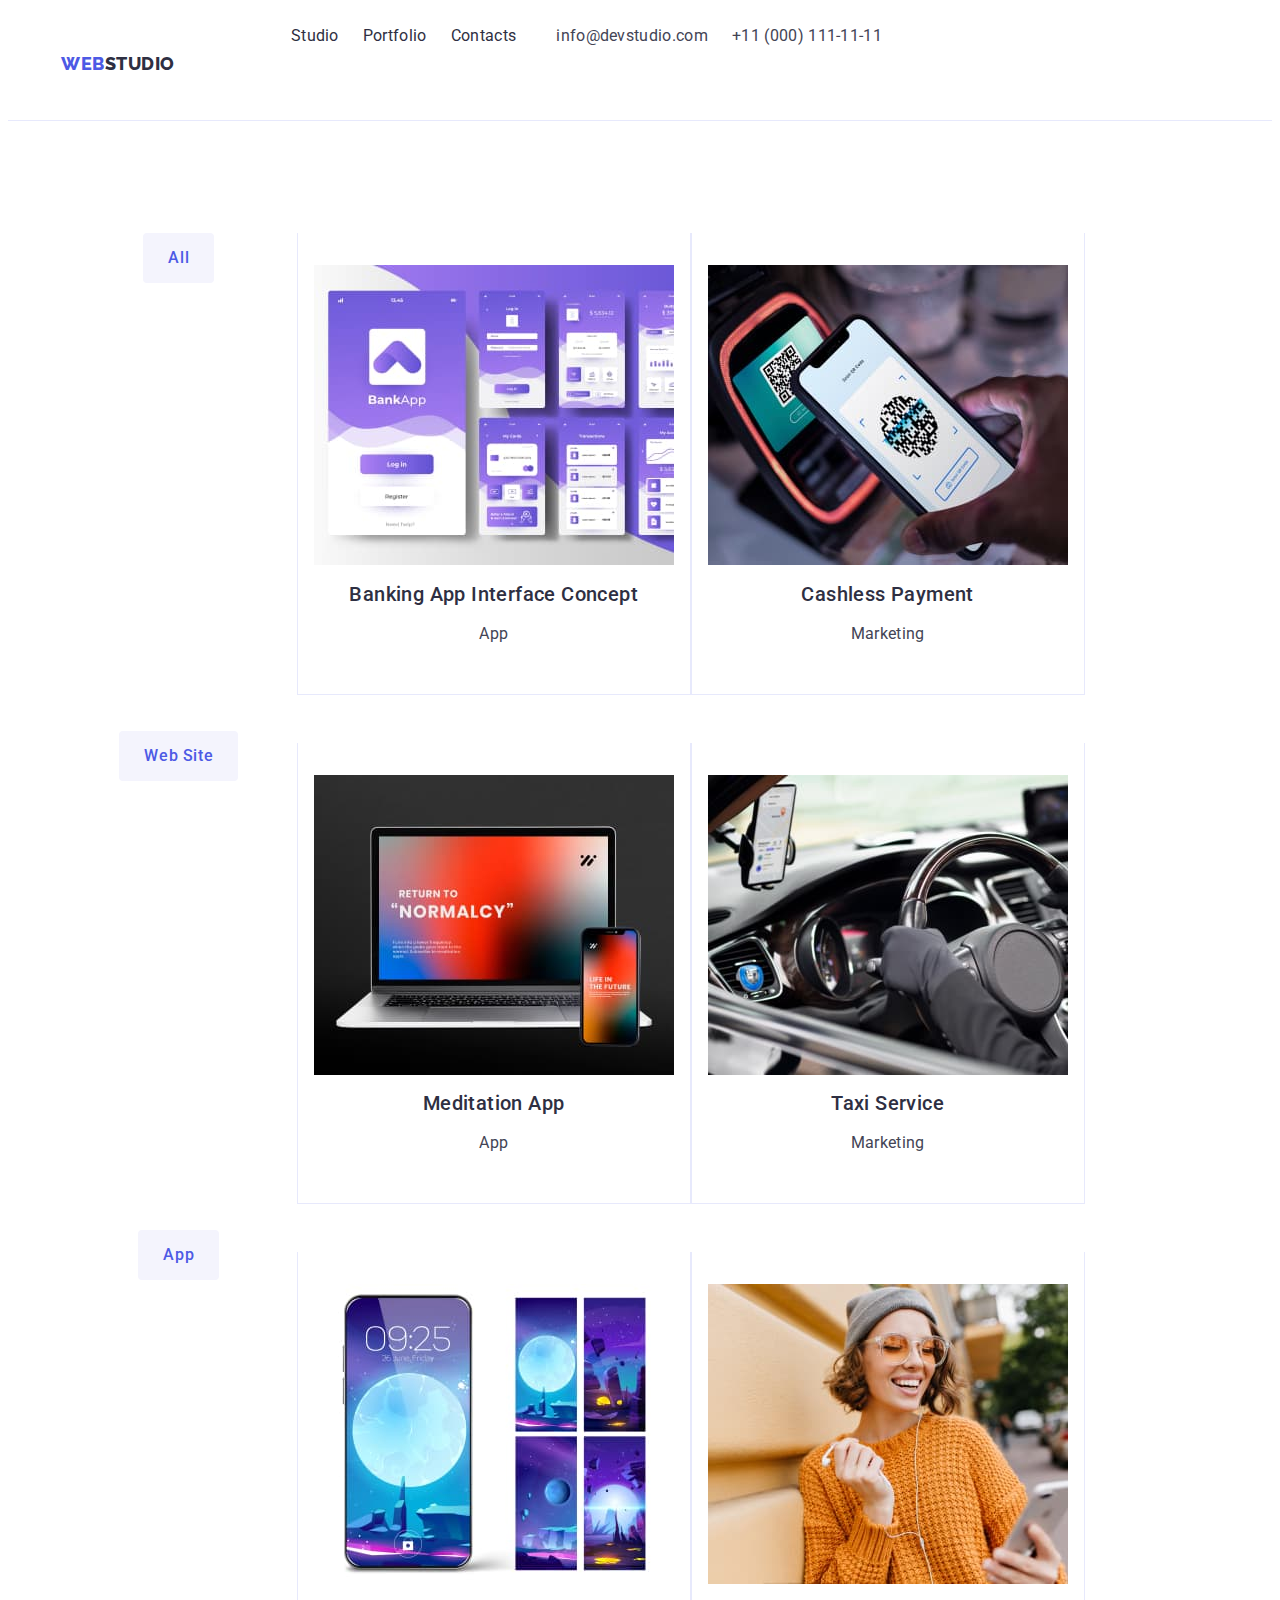
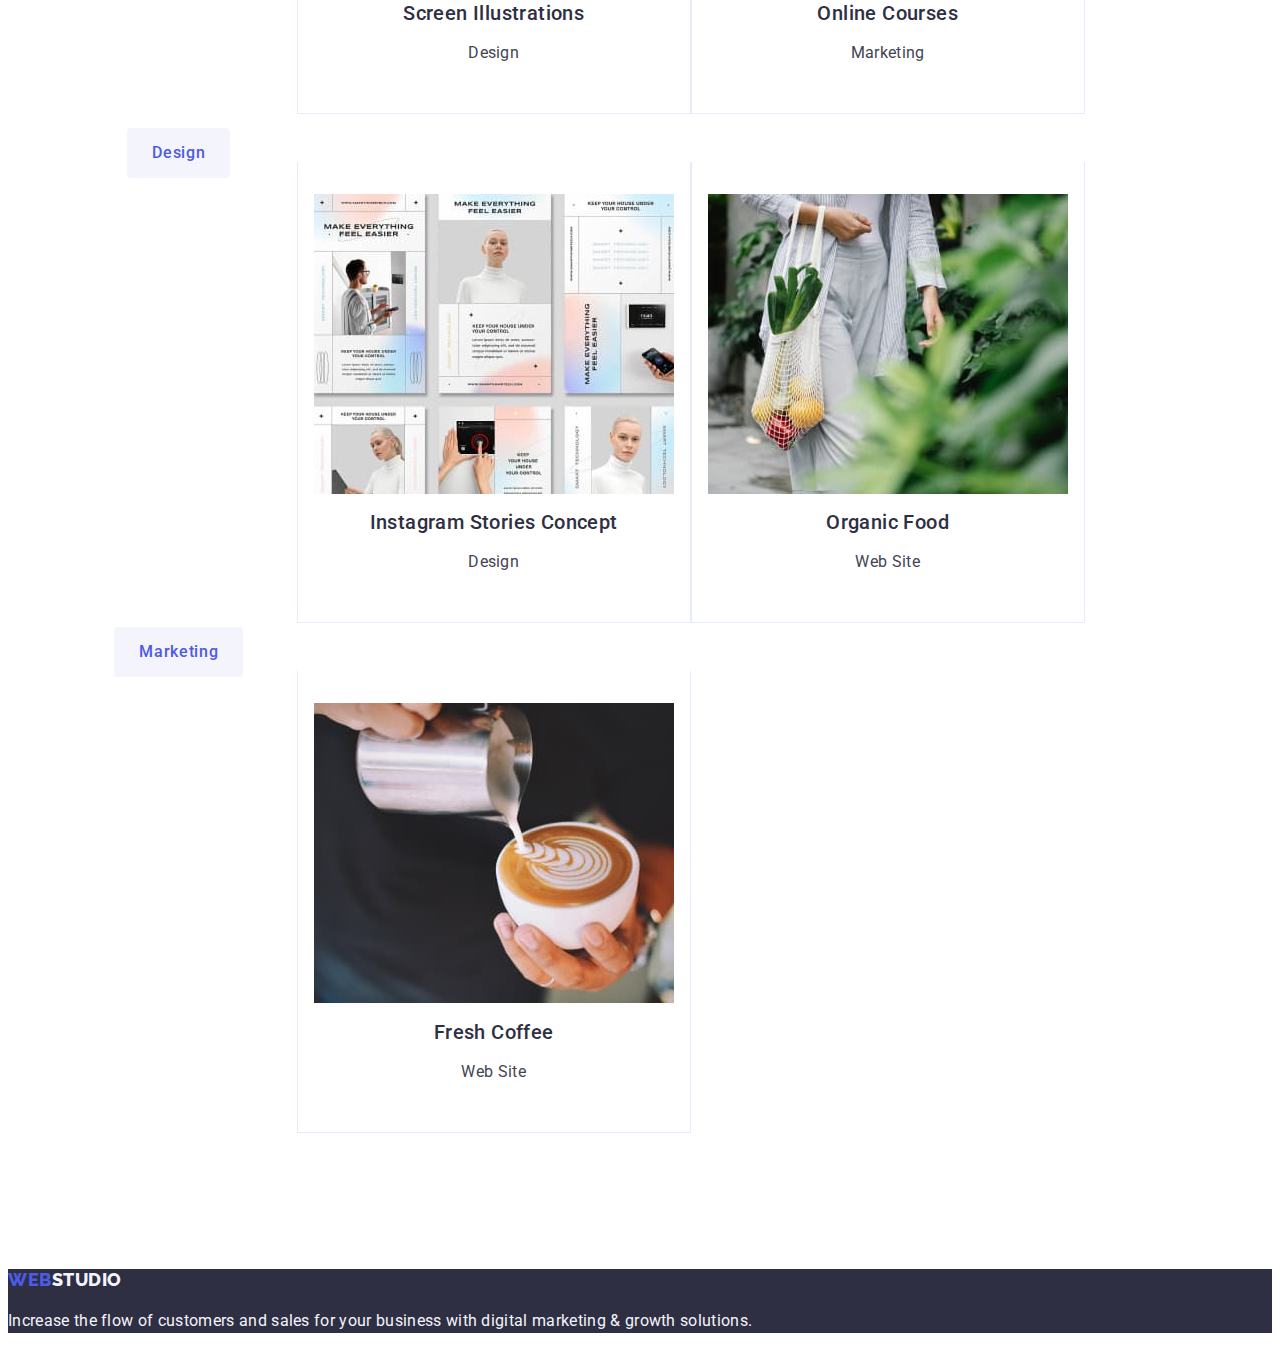
==== portfolio.html @ 64ffd84a "hw-3" ====
<!DOCTYPE html>
<html lang="en">
  <head>
    <meta charset="UTF-8" />
    <meta http-equiv="X-UA-Compatible" content="IE=edge" />
    <meta name="viewport" content="width=device-width, initial-scale=1.0" />
    <title>Document</title>
    <link rel="preconnect" href="https://fonts.googleapis.com" />
    <link rel="preconnect" href="https://fonts.gstatic.com" crossorigin />
    <link
      href="https://fonts.googleapis.com/css2?family=Raleway:wght@800&family=Roboto:wght@400;500;700;900&display=swap"
      rel="stylesheet"
    />
    <link rel="stylesheet" href="./modern-normalize.min.css"/>
    <link rel="stylesheet" href="./css/styles.css" />
  </head>
  <body class="body">
    <!--header-->
    <section class="header-section">
    <header class="port-header">
      <div class="container">
      <nav class="nav">
        <a class="logotype link" href="./index.html"
          >Web<span class="studio">Studio</span></a
        >
        <ul class="menu-list list">
          <li class="meny-title">
            <a class="link-one link  " href="./index.html">Studio</a>
          </li>
          <li class="meny-title">
            <a class="link-one link  " href="./portfolio.html">Portfolio</a>
          </li>
          <li class="meny-title">
            <a class=" link-one link " href="">Contacts</a>
          </li>
        </ul>
      </nav>
      <address class="address">
        <ul class="menu-list list">
          <li class="meny-title link">
            <a class="contact link" href="mailto:info@devstudio.com"
              >info@devstudio.com</a
            >
          </li>
          <li class="meny-title link">
            <a class="contact" href="tel:+110001111111">+11 (000) 111-11-11</a>
          </li>
        </ul>
      </address>
</div>
    </header>
</section>

    <!--Main-->
    <main class="main">
      <section class="section">
        <div class="container">
        <h1 class="ttt" hidden>title</h1>
        <ul class="menu-list list">
          <li class="meny-title">
            <button class="btn" type="button">All</button>
          </li>
          <li class="meny-title">
            <button class="btn" type="button">Web Site</button>
          </li>
          <li class="meny-title">
            <button class="btn" type="button">App</button>
          </li>
          <li class="meny-title">
            <button class="btn" type="button">Design</button>
          </li>
          <li class="meny-title">
            <button class="btn" type="button">Marketing</button>
          </li>
        </ul>

        <ul class="list">
          <li class="list-main">
            <div class="cont">
            <a class="link"
              ><img src="./images/row1/img1.jpg" alt="banking app" />
              
              <h2 class="title-main">Banking App Interface Concept</h2>
          
             <p class="desc">App</p></div></a
            >
            
          </li>

          <li class="list-main">
         <div class="cont">
            <a class="link"
              ><img src="./images/row1/img2.jpg" alt="Cashless Payment" />

              <h2 class="title-main">Cashless Payment</h2>
              <p class="desc">Marketing</p></div></a
            >
  
          </li>

          <li class="list-main">
         <div class="cont">
            <a class="link"
              ><img src="./images/row1/img3.jpg" alt="Meditation App" />
 
              <h2 class="title-main">Meditation App</h2>
              <p class="desc">App</p> </div></a
            >

          </li>

          <li class="list-main">
          <div class="cont">
            <a class="link"
              ><img src="./images/row2/img1.jpg" alt="Taxi Service" />
  
              <h2 class="title-main">Taxi Service</h2>
              <p class="desc">Marketing</p></div></a
            >

          </li>

          <li class="list-main">
         <div class="cont">
            <a class="link"
              ><img src="./images/row2/img2.jpg" alt="Screen Illustrations" />
                 
              <h2 class="title-main">Screen Illustrations</h2>
              <p class="desc">Design</p> </div></a
            >
           
          </li>

          <li class="list-main">
           <div class="cont">
            <a class="link"
              ><img src="./images/row2/img3.jpg" alt="Online Courses" />
               
              <h2 class="title-main">Online Courses</h2>
              <p class="desc">Marketing</p></div> </a
            >
           
          </li>

          <li class="list-main">
            <div class="cont">
            <a class="link"
              ><img
                src="./images/row3/img1.jpg"
                alt="Instagram Stories Concept"
              />
              
              <h2 class="title-main">Instagram Stories Concept</h2>
              <p class="desc">Design</p></div></a
            >
            
          </li>

          <li class="list-main">
           <div class="cont">
            <a class="link"
              ><img src="./images/row3/img2.jpg" alt="Organic Food" />
               
              <h2 class="title-main">Organic Food</h2>
              <p class="desc">Web Site</p></div></a
            >
            
          </li>

          <li class="list-main">
           <div class="cont">
            <a class="link"
              ><img src="./images/row3/img3.jpg" alt="Fresh Coffee" />
               
              <h2 class="title-main">Fresh Coffee</h2>
              <p class="desc">Web Site</p></div></a
            >
            
          </li>
        </ul>
</div>
      </section>
    </main>

    <!--futer section-->
    <footer class="footer">
      <a class="logo-futer link" href="./index.html"
        >Web<span class="stud-fut">Studio</span></a
      >
      <p class="desc-fut">
        Increase the flow of customers and sales for your business with digital
        marketing & growth solutions.
      </p>
    </footer>
  </body>
</html>
---- css/styles.css ----
:root {
  --color-iris: #4d5ae5;
  --color-ocean: #404bbf;
  --color-navy-blue: #2e2f42;
  --color-green: #31d0aa;
  --color-slate: #434455;
  --color-light-slate: #8e8f99;
  --color-cornflower: #e7e9fc;
  --color-cloud: #f4f4fd;
  --color-navy-blue-modal: #2e2f42;
  --color-grey: #2e2f42;
  --color-white: #ffffff;
  --color-dairy: #fcfcfc;
}

body {
  background-color: var(--color-white);
  color: var(--color-slate);
  font-size: 16px;
  font-family: "Roboto", sans-serif;
  font-weight: 400;
  font-style: normal;
  line-height: 1.5;
  letter-spacing: 0.02em;
}
.link {
  text-decoration: none;
}

.list {
  list-style: none;
}
img{
  display: block;
}


/**
  |============================
  | Header section
  |============================
*/
.header{
  border-bottom: 1px solid #e7e9fc;
}
.container{
  display: flex;
width: 1158px;
padding: 0 15px;
margin: 0 auto;
}
.header-nav{
display: flex;
align-items: center;
}

.logotype {
  font-family: "Raleway", sans-serif;
  font-weight: 800;
  font-size: 18px;
  letter-spacing: 0.03em;
  line-height: 1.17;
  text-transform: uppercase;
  color: var(--color-iris);
  margin-right: 76px;
}
.studio {
  color: var(--color-grey);
}
.menu-list {
  display: flex;
  gap: 40px; 
 }  
  
.list-adres{
  display: flex;
  gap: 40px;
}



.link-one {
  padding: 24px 0;
}

.link-one {
  color: var(--color-grey);
}
.link-one:hover,
.link-one:focus {
  color: var(--color-ocean);
}

.contact {
  color: var(--color-slate);
  text-decoration: none;
  display: flex;
  gap: 40px;
}
.contact:hover,
.contact:focus {
  color: var(--color-ocean);
}
/**
  |============================
  | sektion1
  |============================
*/
.section-one {
  background-color: var(--color-navy-blue);
  padding: 188px 0;
}
.mein-title {
  text-align: center;
  font-size: 56px;
  font-weight: 700;
  font-style: normal;
  line-height: 1.07;
  letter-spacing: 0.02em;
  color: var(--color-white);
  max-width: 496px;
}

.section-one-btn {
  background-color: var(--color-iris);
  font-size: 16px;
  font-family: "Roboto", sans-serif;
  font-weight: 500;
  font-style: normal;
  line-height: 1.5;
  letter-spacing: 0.04em;
  color: var(--color-white);
  display: block;
  min-width: 169px;
  height: 56px;
  border: none;
  border-radius: 4px;
  cursor: pointer;
}
.section-one-btn:hover {
  background-color: var(--color-ocean);
}
.section-one-btn:focus {
  background-color: var(--color-ocean);
}
.section-one-btn {
  cursor: pointer;
}

/**
  |============================
  | section-two
  |============================
*/
.section-two {
  background-color: var(--color-grey);
  padding: 120px 0;
}
.meny-list{
  display: flex;
  gap: 24px;
}

.meny-title{
  width: calc((100%-72px)/4);

}
.desc {
  color: var(--color-slate);
}
.title {
  font-size: 20px;
  font-weight: 500;
  line-height: 1.2;
  letter-spacing: 0.02em;
  color: var(--color-navy-blue-modal);
  margin-bottom: 8px;
  text-align: center;
}

/**
  |============================
  | section-3
  |============================
*/
.section-three{
  padding-bottom: 120px; 

}

.title-thre {
  font-size: 36px;
  line-height: 1.11;
  text-align: center;
  letter-spacing: 0.02em;
  text-transform: capitalize;
  color: var(--color-navy-blue-modal);
  margin-bottom: 72px;
}
.menu-list{
   display: flex;
   gap: 24px; 
 } 
.meny-title{
  width: calc((100%-48)/3);
}
 
  


/**
  |============================
  | section-4
  |============================
*/

.section-four {
  background-color: var(--color-cloud);
  padding: 120px 0;
}
.title-four-one {
  font-size: 36px;
  line-height: 1.11;
  text-align: center;
  font-weight: 500;
  letter-spacing: 0.02em;
  text-transform: capitalize;
  color: var(--color-navy-blue-modal);
  margin-bottom: 72px;
}
.meny-list {
  background-color: var(--color-white);
 }
.meny-title {
  background-color: var(--color-white);
  border-radius: 0px 0px 4px 4px;
}

.title-four {
  font-weight: 500;
  font-size: 20px;
  line-height: 1.2;
  letter-spacing: 0.02em;
  color: var(--color-navy-blue-modal);

  text-align: center;
  margin-bottom: 8px;

}

.tit{
  padding: 32px 16px;
}
.desc {
  font-size: 16px;
  color: var(--color-slate);
  text-align: center;
}
/**
  |============================
  | futer section
  |============================
*/
.futer {
  background-color: var(--color-navy-blue);
  color: var(--color-cloud);
  padding: 100px 0;
}

.futer-logo {
  font-family: "Raleway", sans-serif;
  font-weight: 800;
  font-size: 18px;
  letter-spacing: 0.03em;
  line-height: 1.17;
  text-transform: uppercase;
  background-color: var(--color-navy-blue);
  color: var(--color-iris);
display: inline-block;
  margin-bottom: 16px;
}

  .stu-dio {
  color: var(--color-cloud);
}
.desc-fute {
  color: var(--color-cloud);
  }



/**
  |============================
  | portfolio header
  |============================
*/
.container{
  width: 1158px;
  margin: 0 auto;
  padding: 0 15px;
}
.port-header{
  border-bottom: 1px solid #e7e9fc;
}
.logotype {
  font-weight: 800;
  color: var(--color-iris);
}
.nav{
display: flex;
align-items: center;
}
.menu-list{
  display: flex;
gap: 40px; 
}
.link {
  text-decoration: none;
}
.studio {
  color: var(--color-navy-blue);
}
.address {
  font-style: normal;
}
.contact {
  color: var(--color-slate);
  text-decoration: none;
}
/**
  |============================
  | Main
  |============================
*/
.section{
padding: 96px 0 120px;
}

  .menu-list{
display: flex;
gap: 24px; 
margin-bottom: 72px;
justify-content: center;
}
.list{
  display: flex;
  flex-wrap: wrap;
  column: gap 24px; 
row-gap: 48px;
}
.list-main{
width: calc((100%-48px)/3);
}
.cont{
padding: 32px 16px;
border: 1px solid #e7e9fc; 
border-top: none; 
}
.title-main {
  margin-bottom: 8px;
  text-align: center;
}


.btn{
  padding: 12px 24px;
  border: 1px solid var(--color-cornflower);
  border: 1px solid transparent;
  border-radius: 4px;
}

.btn {
  font-family: "Roboto", sans-serif;
  font-weight: 500;
  font-size: 16px;
  line-height: 1.5;
  letter-spacing: 0.04em;
  color: var(--color-iris);
  background-color: var(--color-cloud);
  cursor: pointer;
 

}
.btn:hover {
  color: var(--color-white);
  background-color: var(--color-ocean);
}
.btn:focus {
  color: var(--color-white);
  background-color: var(--color-ocean);
}
.list {
  list-style: none;

}


.title-main {
  font-weight: 500;
  font-size: 20px;
  line-height: 1.2;
  letter-spacing: 0.02em;
  color: var(--color-grey);
 
}
.desc-app {
  font-size: 16px;
  line-height: 1.5;
  letter-spacing: 0.02em;
  color: var(--color-slate);
}

/**
  |============================
  | futer-portfolio
  |============================
*/
.footer {
  background-color: var(--color-navy-blue);
  color: var(--color-cloud);
}
.logo-futer {
  font-family: "Raleway", sans-serif;
  font-weight: 800;
  font-size: 18px;
  line-height: 1.17;
  letter-spacing: 00.03em;
  text-transform: uppercase;
  color: var(--color-iris);
}
.stud-fut {
  color: var(--color-cloud);
}
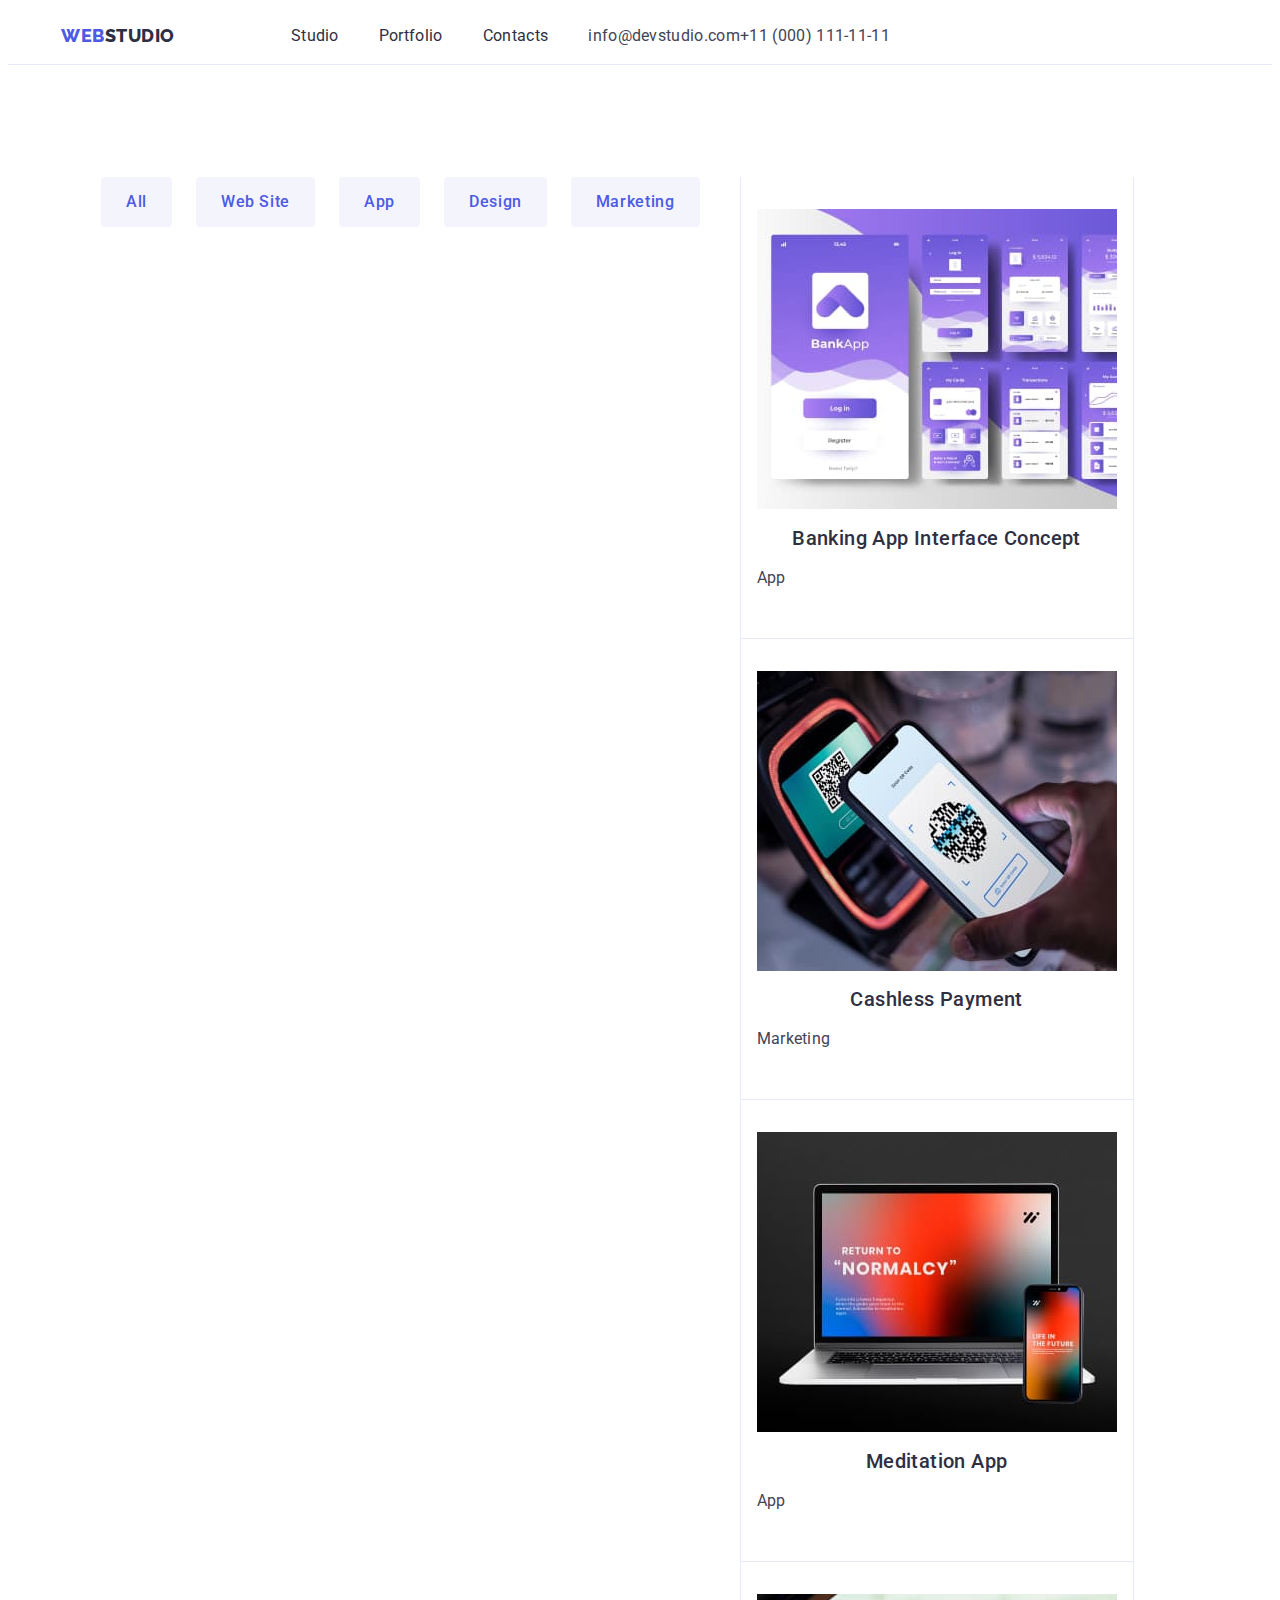
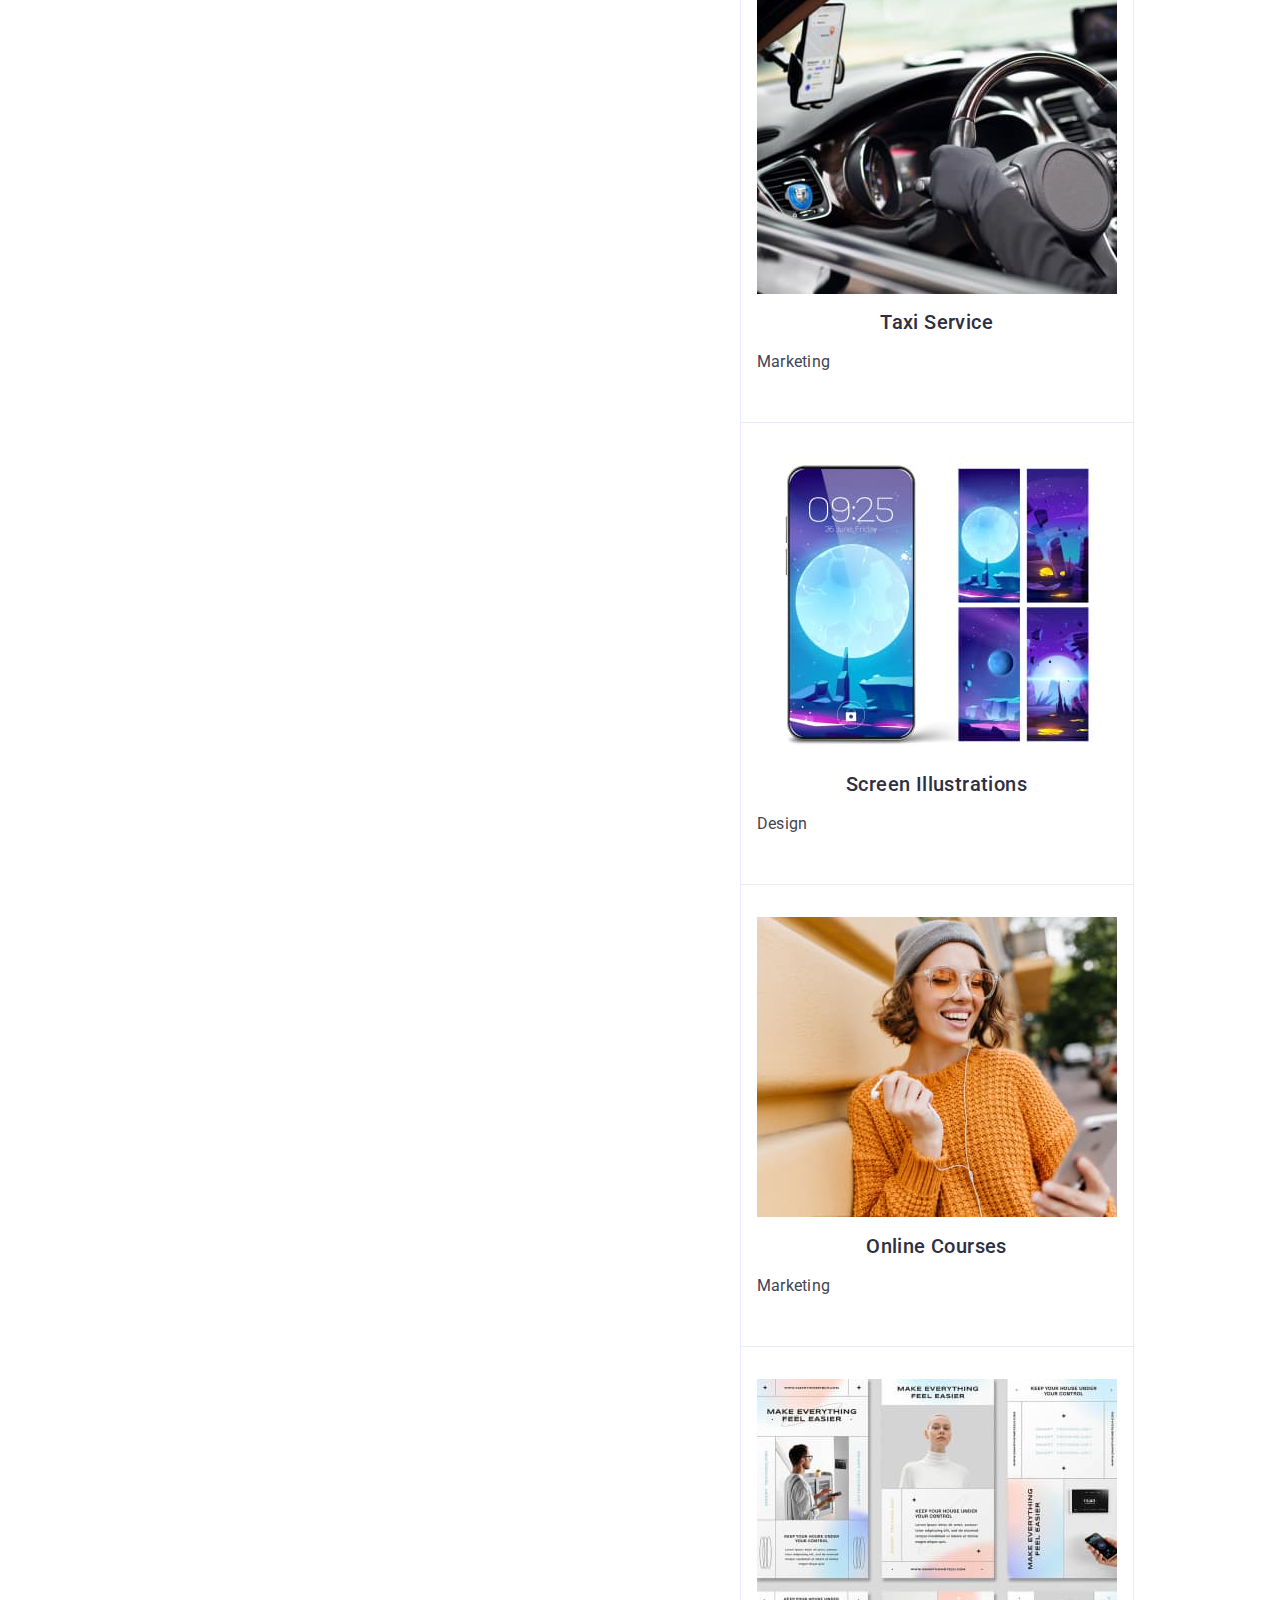
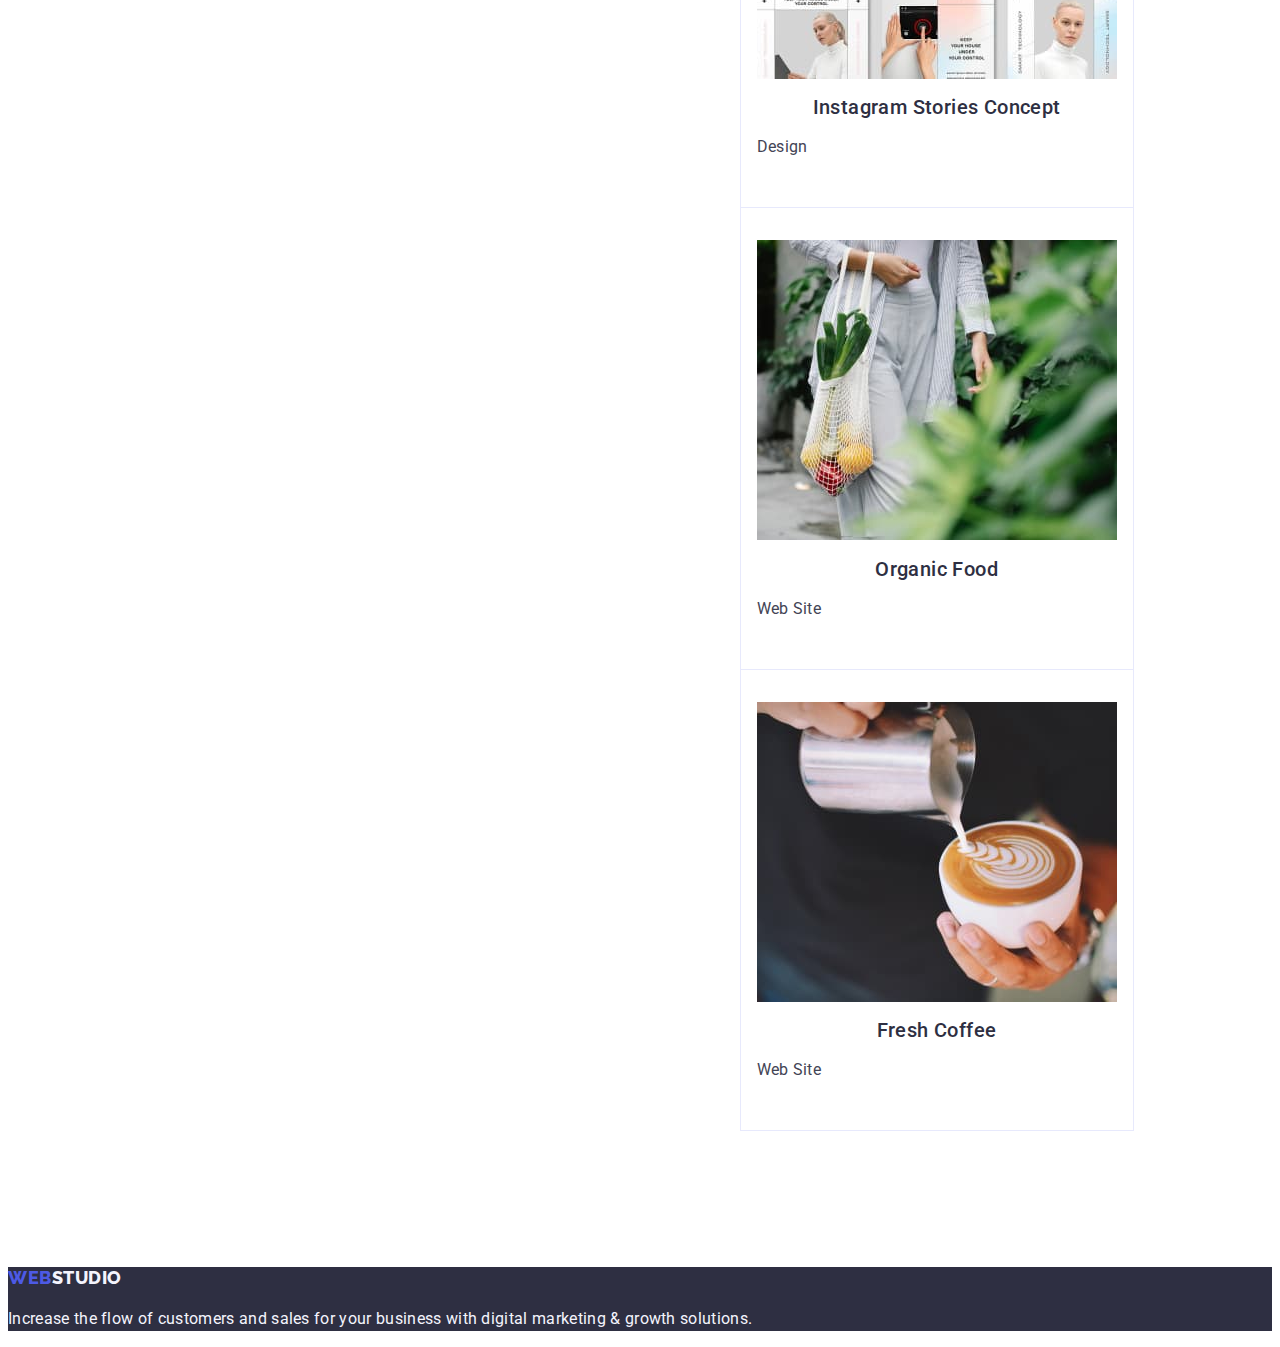
==== commit a60de27a: "hw-3" ====
--- a/portfolio.html
+++ b/portfolio.html
@@ -15,34 +15,34 @@
     <link rel="stylesheet" href="./css/styles.css" />
   </head>
   <body class="body">
-    <!--header-->
-    <section class="header-section">
+    <!--portfolio-header-->
+    <section class="header-port-section">
     <header class="port-header">
       <div class="container">
-      <nav class="nav">
+      <nav class="nav-portfolio">
         <a class="logotype link" href="./index.html"
           >Web<span class="studio">Studio</span></a
         >
-        <ul class="menu-list list">
-          <li class="meny-title">
+        <ul class="meny-port-header list">
+          <li class="meny-title-header">
             <a class="link-one link  " href="./index.html">Studio</a>
           </li>
-          <li class="meny-title">
+          <li class="meny-title-header">
             <a class="link-one link  " href="./portfolio.html">Portfolio</a>
           </li>
-          <li class="meny-title">
+          <li class="meny-title-header">
             <a class=" link-one link " href="">Contacts</a>
           </li>
         </ul>
       </nav>
-      <address class="address">
-        <ul class="menu-list list">
-          <li class="meny-title link">
+      <address class="address-header">
+        <ul class="meny-head-two list">
+          <li class="meny-tit-two link">
             <a class="contact link" href="mailto:info@devstudio.com"
               >info@devstudio.com</a
             >
           </li>
-          <li class="meny-title link">
+          <li class="meny-tit-two link">
             <a class="contact" href="tel:+110001111111">+11 (000) 111-11-11</a>
           </li>
         </ul>
@@ -56,93 +56,93 @@
       <section class="section">
         <div class="container">
         <h1 class="ttt" hidden>title</h1>
-        <ul class="menu-list list">
-          <li class="meny-title">
+        <ul class="menu-list-main list">
+          <li class="meny-title-main">
             <button class="btn" type="button">All</button>
           </li>
-          <li class="meny-title">
+          <li class="meny-title-main">
             <button class="btn" type="button">Web Site</button>
           </li>
-          <li class="meny-title">
+          <li class="meny-title-main">
             <button class="btn" type="button">App</button>
           </li>
-          <li class="meny-title">
+          <li class="meny-title-main">
             <button class="btn" type="button">Design</button>
           </li>
-          <li class="meny-title">
+          <li class="meny-title-main">
             <button class="btn" type="button">Marketing</button>
           </li>
         </ul>
 
-        <ul class="list">
-          <li class="list-main">
+        <ul class="list-main-two">
+          <li class="meny-main-two">
             <div class="cont">
             <a class="link"
               ><img src="./images/row1/img1.jpg" alt="banking app" />
               
               <h2 class="title-main">Banking App Interface Concept</h2>
           
-             <p class="desc">App</p></div></a
+             <p class="desc-main">App</p></div></a
             >
             
           </li>
 
-          <li class="list-main">
+          <li class="meny-main-two">
          <div class="cont">
             <a class="link"
               ><img src="./images/row1/img2.jpg" alt="Cashless Payment" />
 
               <h2 class="title-main">Cashless Payment</h2>
-              <p class="desc">Marketing</p></div></a
+              <p class="desc-main">Marketing</p></div></a
             >
   
           </li>
 
-          <li class="list-main">
+          <li class="meny-main-two">
          <div class="cont">
             <a class="link"
               ><img src="./images/row1/img3.jpg" alt="Meditation App" />
  
               <h2 class="title-main">Meditation App</h2>
-              <p class="desc">App</p> </div></a
+              <p class="desc-main">App</p> </div></a
             >
 
           </li>
 
-          <li class="list-main">
+          <li class="lmeny-main-two">
           <div class="cont">
             <a class="link"
               ><img src="./images/row2/img1.jpg" alt="Taxi Service" />
   
               <h2 class="title-main">Taxi Service</h2>
-              <p class="desc">Marketing</p></div></a
+              <p class="desc-main">Marketing</p></div></a
             >
 
           </li>
 
-          <li class="list-main">
+          <li class="meny-main-two">
          <div class="cont">
             <a class="link"
               ><img src="./images/row2/img2.jpg" alt="Screen Illustrations" />
                  
               <h2 class="title-main">Screen Illustrations</h2>
-              <p class="desc">Design</p> </div></a
+              <p class="desc-main">Design</p> </div></a
             >
            
           </li>
 
-          <li class="list-main">
+          <li class="meny-main-two">
            <div class="cont">
             <a class="link"
               ><img src="./images/row2/img3.jpg" alt="Online Courses" />
                
               <h2 class="title-main">Online Courses</h2>
-              <p class="desc">Marketing</p></div> </a
+              <p class="desc-main">Marketing</p></div> </a
             >
            
           </li>
 
-          <li class="list-main">
+          <li class="meny-main-two">
             <div class="cont">
             <a class="link"
               ><img
@@ -151,29 +151,29 @@
               />
               
               <h2 class="title-main">Instagram Stories Concept</h2>
-              <p class="desc">Design</p></div></a
+              <p class="desc-main">Design</p></div></a
             >
             
           </li>
 
-          <li class="list-main">
+          <li class="meny-main-two">
            <div class="cont">
             <a class="link"
               ><img src="./images/row3/img2.jpg" alt="Organic Food" />
                
               <h2 class="title-main">Organic Food</h2>
-              <p class="desc">Web Site</p></div></a
+              <p class="desc-main">Web Site</p></div></a
             >
             
           </li>
 
-          <li class="list-main">
+          <li class="meny-main-two">
            <div class="cont">
             <a class="link"
               ><img src="./images/row3/img3.jpg" alt="Fresh Coffee" />
                
               <h2 class="title-main">Fresh Coffee</h2>
-              <p class="desc">Web Site</p></div></a
+              <p class="desc-main">Web Site</p></div></a
             >
             
           </li>
@@ -183,7 +183,7 @@
     </main>
 
     <!--futer section-->
-    <footer class="footer">
+    <footer class="footer-portfolio">
       <a class="logo-futer link" href="./index.html"
         >Web<span class="stud-fut">Studio</span></a
       >
--- a/css/styles.css
+++ b/css/styles.css
@@ -67,7 +67,7 @@
 .studio {
   color: var(--color-grey);
 }
-.menu-list {
+.meny-header {
   display: flex;
   gap: 40px; 
  }  
@@ -110,7 +110,7 @@
   background-color: var(--color-navy-blue);
   padding: 188px 0;
 }
-.mein-title {
+.mein-title-one {
   text-align: center;
   font-size: 56px;
   font-weight: 700;
@@ -156,19 +156,19 @@
   background-color: var(--color-grey);
   padding: 120px 0;
 }
-.meny-list{
+.meny-list-sec-two{
   display: flex;
   gap: 24px;
 }
 
-.meny-title{
+.meny-two{
   width: calc((100%-72px)/4);
 
 }
 .desc {
   color: var(--color-slate);
 }
-.title {
+.title-sec-two {
   font-size: 20px;
   font-weight: 500;
   line-height: 1.2;
@@ -197,11 +197,11 @@
   color: var(--color-navy-blue-modal);
   margin-bottom: 72px;
 }
-.menu-list{
+.menu-sec-thre{
    display: flex;
    gap: 24px; 
  } 
-.meny-title{
+.meny-thre{
   width: calc((100%-48)/3);
 }
  
@@ -218,7 +218,7 @@
   background-color: var(--color-cloud);
   padding: 120px 0;
 }
-.title-four-one {
+.title-four {
   font-size: 36px;
   line-height: 1.11;
   text-align: center;
@@ -228,10 +228,10 @@
   color: var(--color-navy-blue-modal);
   margin-bottom: 72px;
 }
-.meny-list {
+.meny-sec-four {
   background-color: var(--color-white);
  }
-.meny-title {
+.meny-four {
   background-color: var(--color-white);
   border-radius: 0px 0px 4px 4px;
 }
@@ -248,7 +248,7 @@
 
 }
 
-.tit{
+.tit-four{
   padding: 32px 16px;
 }
 .desc {
@@ -261,7 +261,7 @@
   | futer section
   |============================
 */
-.futer {
+.futer-one {
   background-color: var(--color-navy-blue);
   color: var(--color-cloud);
   padding: 100px 0;
@@ -283,7 +283,7 @@
   .stu-dio {
   color: var(--color-cloud);
 }
-.desc-fute {
+.desc-futer {
   color: var(--color-cloud);
   }
 
@@ -291,7 +291,7 @@
 
 /**
   |============================
-  | portfolio header
+  | portfolio-header
   |============================
 */
 .container{
@@ -306,11 +306,11 @@
   font-weight: 800;
   color: var(--color-iris);
 }
-.nav{
+.nav-portfolio{
 display: flex;
 align-items: center;
 }
-.menu-list{
+.meny-port-header{
   display: flex;
 gap: 40px; 
 }
@@ -320,7 +320,7 @@
 .studio {
   color: var(--color-navy-blue);
 }
-.address {
+.address-header {
   font-style: normal;
 }
 .contact {
@@ -336,7 +336,7 @@
 padding: 96px 0 120px;
 }
 
-  .menu-list{
+  .menu-list-main{
 display: flex;
 gap: 24px; 
 margin-bottom: 72px;
@@ -348,7 +348,7 @@
   column: gap 24px; 
 row-gap: 48px;
 }
-.list-main{
+.meny-list-main{
 width: calc((100%-48px)/3);
 }
 .cont{
@@ -389,7 +389,7 @@
   color: var(--color-white);
   background-color: var(--color-ocean);
 }
-.list {
+.list-main-two {
   list-style: none;
 
 }
@@ -403,7 +403,7 @@
   color: var(--color-grey);
  
 }
-.desc-app {
+.desc-main {
   font-size: 16px;
   line-height: 1.5;
   letter-spacing: 0.02em;
@@ -415,7 +415,7 @@
   | futer-portfolio
   |============================
 */
-.footer {
+.footer-portfolio {
   background-color: var(--color-navy-blue);
   color: var(--color-cloud);
 }
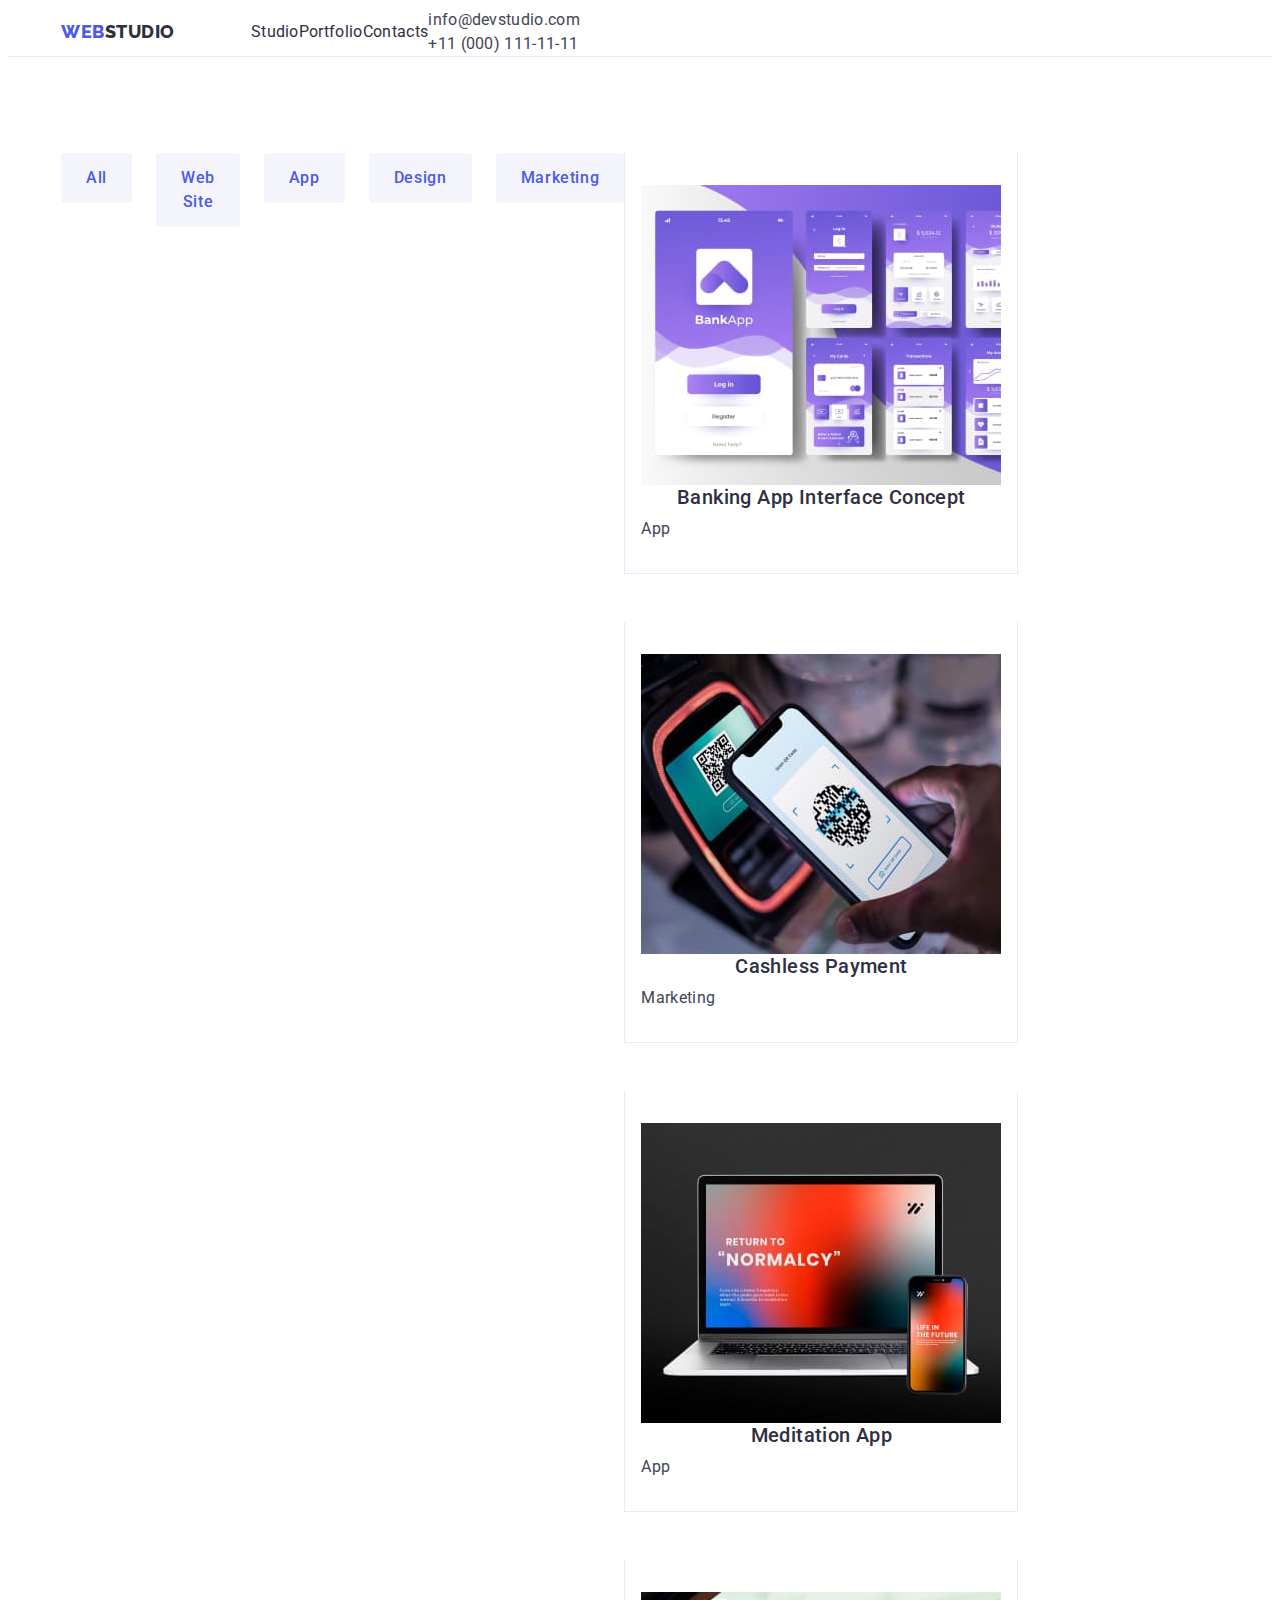
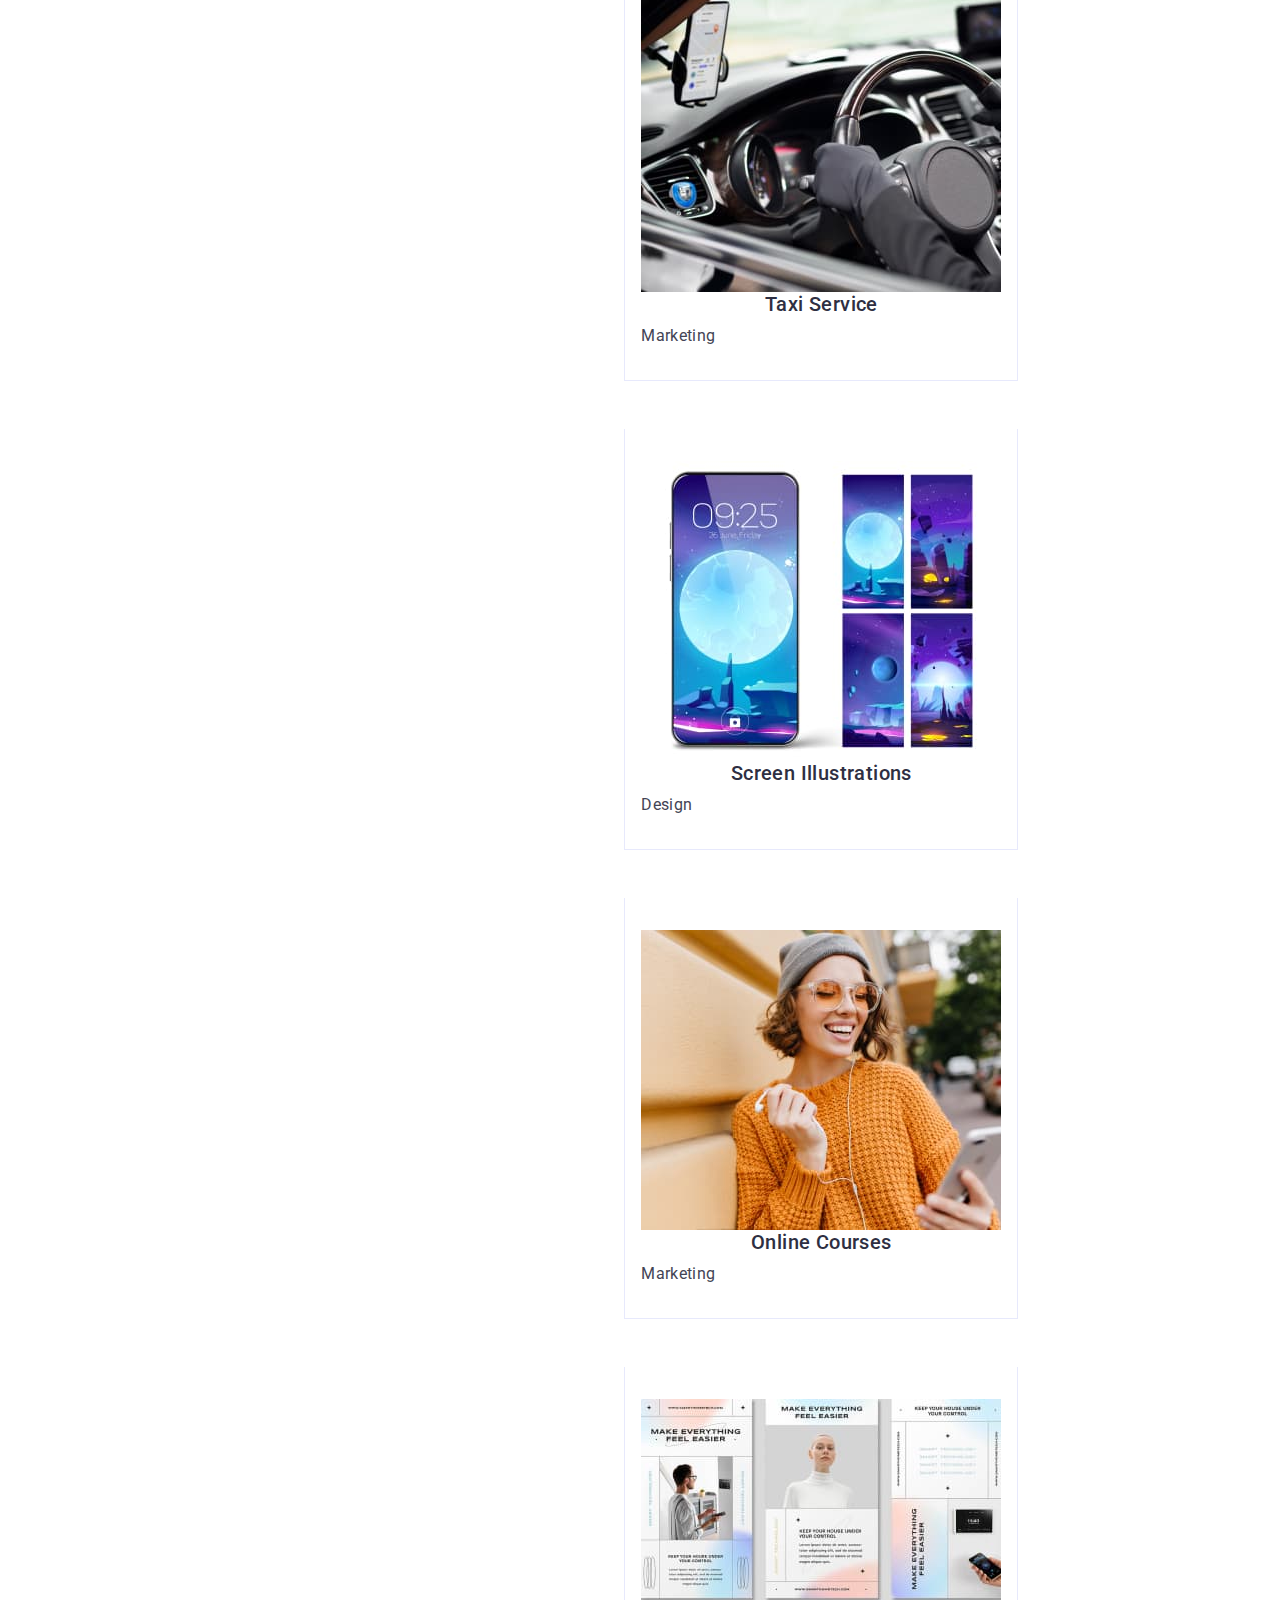
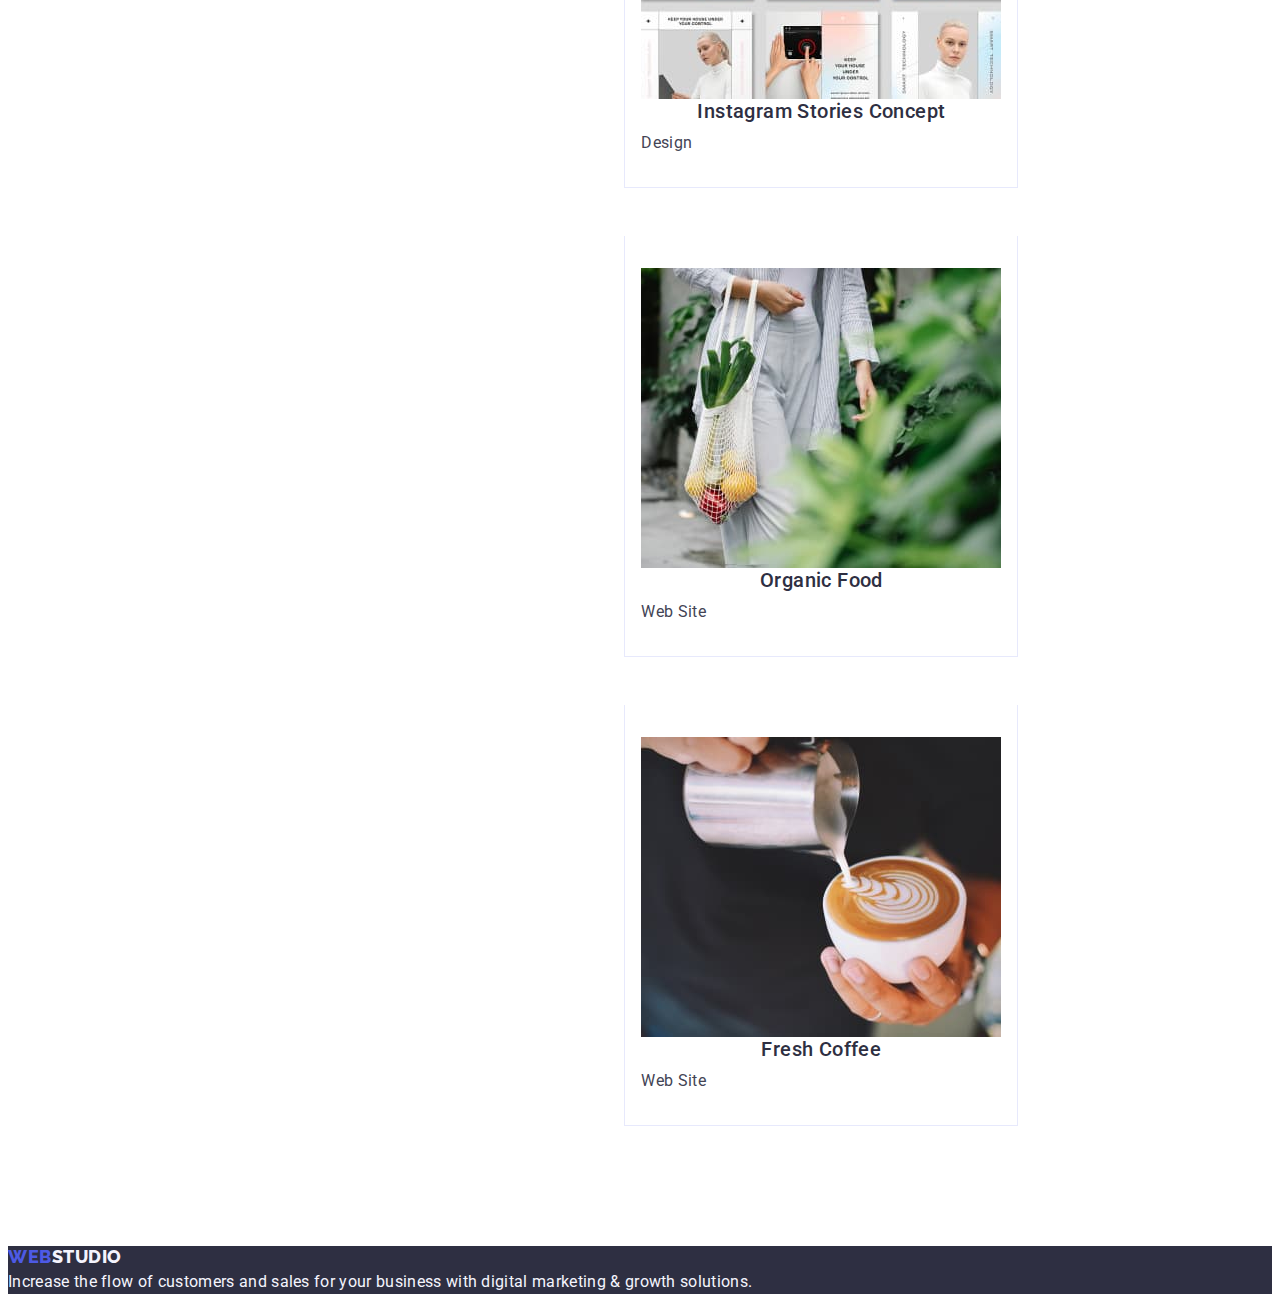
==== commit 66701d85: "hw-3" ====
--- a/portfolio.html
+++ b/portfolio.html
@@ -75,7 +75,7 @@
         </ul>
 
         <ul class="list-main-two">
-          <li class="meny-main-two">
+          <li class="meny-main-ttt">
             <div class="cont">
             <a class="link"
               ><img src="./images/row1/img1.jpg" alt="banking app" />
--- a/css/styles.css
+++ b/css/styles.css
@@ -34,7 +34,21 @@
   display: block;
 }
 
-
+/**
+  |============================
+  | reset start
+  |============================
+*/
+ul{
+  padding: 0;
+  margin: 0;
+}
+h1,h2,h3,h4,h5,h6,p{
+  margin: 0;
+}
+img{
+  display: block;
+}
 /**
   |============================
   | Header section
@@ -71,10 +85,10 @@
   display: flex;
   gap: 40px; 
  }  
-  
+
 .list-adres{
   display: flex;
-  gap: 40px;
+gap: 40px; 
 }
 
 
@@ -153,17 +167,15 @@
   |============================
 */
 .section-two {
-  background-color: var(--color-grey);
   padding: 120px 0;
 }
 .meny-list-sec-two{
   display: flex;
-  gap: 24px;
+  gap: 24px; 
 }
 
 .meny-two{
-  width: calc((100%-72px)/4);
-
+  width: calc((100% - 72px ) / 4 );
 }
 .desc {
   color: var(--color-slate);
@@ -202,7 +214,7 @@
    gap: 24px; 
  } 
 .meny-thre{
-  width: calc((100%-48)/3);
+  width: calc((100% - 48px ) /3 );
 }
  
   
@@ -226,36 +238,34 @@
   letter-spacing: 0.02em;
   text-transform: capitalize;
   color: var(--color-navy-blue-modal);
-  margin-bottom: 72px;
+ margin-bottom: 8px;
+}
+.title-four-one{
+   margin-bottom: 72px;
 }
 .meny-sec-four {
   background-color: var(--color-white);
+  display: flex;
+  gap:24px; 
  }
 .meny-four {
   background-color: var(--color-white);
   border-radius: 0px 0px 4px 4px;
-}
-
-.title-four {
-  font-weight: 500;
-  font-size: 20px;
-  line-height: 1.2;
-  letter-spacing: 0.02em;
-  color: var(--color-navy-blue-modal);
-
-  text-align: center;
-  margin-bottom: 8px;
-
-}
-
-.tit-four{
-  padding: 32px 16px;
-}
-.desc {
+  width: calc((100% - 72px ) /4);
+}
+
+.tit{
+  padding:32px 16px ;
+}
+
+.desc-four{
   font-size: 16px;
   color: var(--color-slate);
   text-align: center;
 }
+
+
+
 /**
   |============================
   | futer section
@@ -312,7 +322,7 @@
 }
 .meny-port-header{
   display: flex;
-gap: 40px; 
+
 }
 .link {
   text-decoration: none;
@@ -341,21 +351,11 @@
 gap: 24px; 
 margin-bottom: 72px;
 justify-content: center;
-}
-.list{
-  display: flex;
-  flex-wrap: wrap;
-  column: gap 24px; 
-row-gap: 48px;
-}
-.meny-list-main{
-width: calc((100%-48px)/3);
-}
-.cont{
-padding: 32px 16px;
-border: 1px solid #e7e9fc; 
-border-top: none; 
-}
+width: calc((100%-48px ) /3);
+}
+
+
+
 .title-main {
   margin-bottom: 8px;
   text-align: center;
@@ -391,9 +391,20 @@
 }
 .list-main-two {
   list-style: none;
-
-}
-
+display: flex;
+flex-wrap: wrap;
+column-gap: 24px;
+row-gap: 48px;
+
+}
+.meny-main-ttt{
+  width: calc((100%-48px ) /3);
+}
+.cont{
+  padding: 32px 16px;
+  border: 1px solid #e7e9fc;
+  border-top: none;
+}
 
 .title-main {
   font-weight: 500;
@@ -401,6 +412,7 @@
   line-height: 1.2;
   letter-spacing: 0.02em;
   color: var(--color-grey);
+  margin-bottom: 8px;
  
 }
 .desc-main {
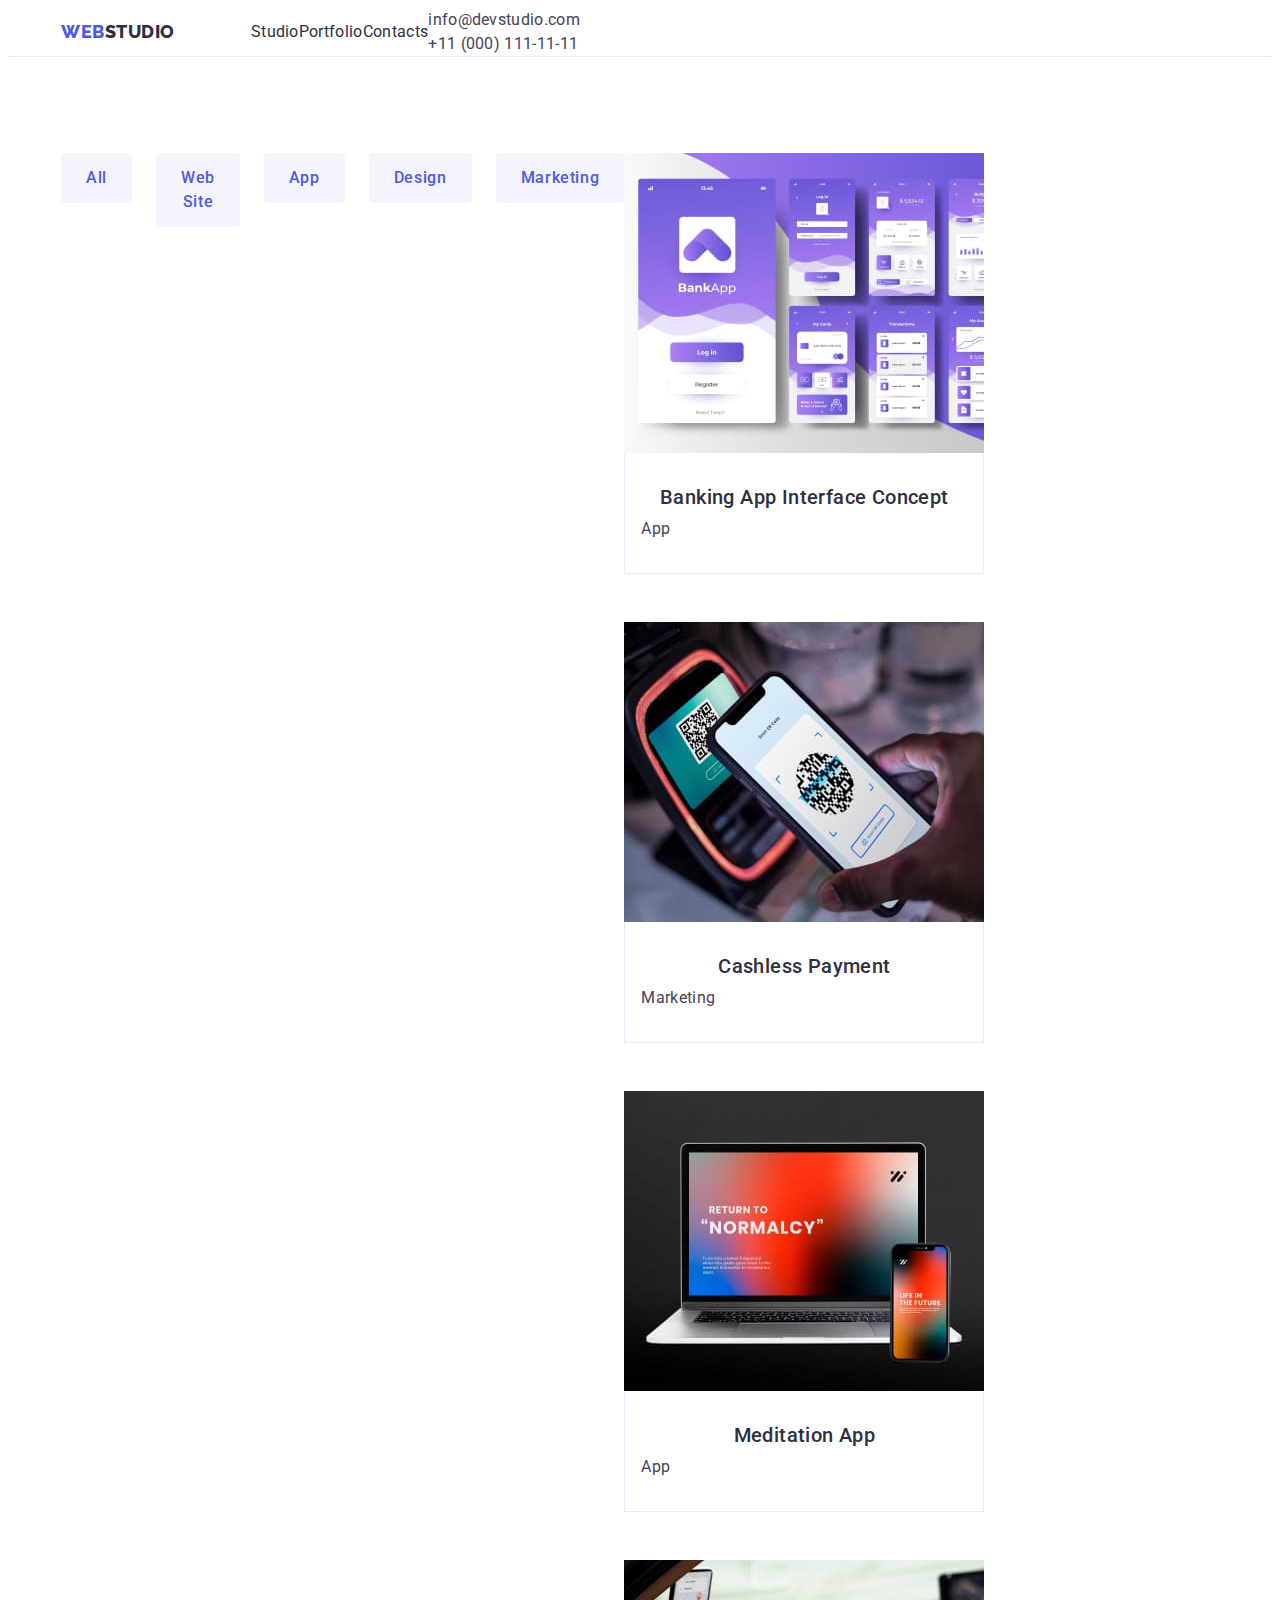
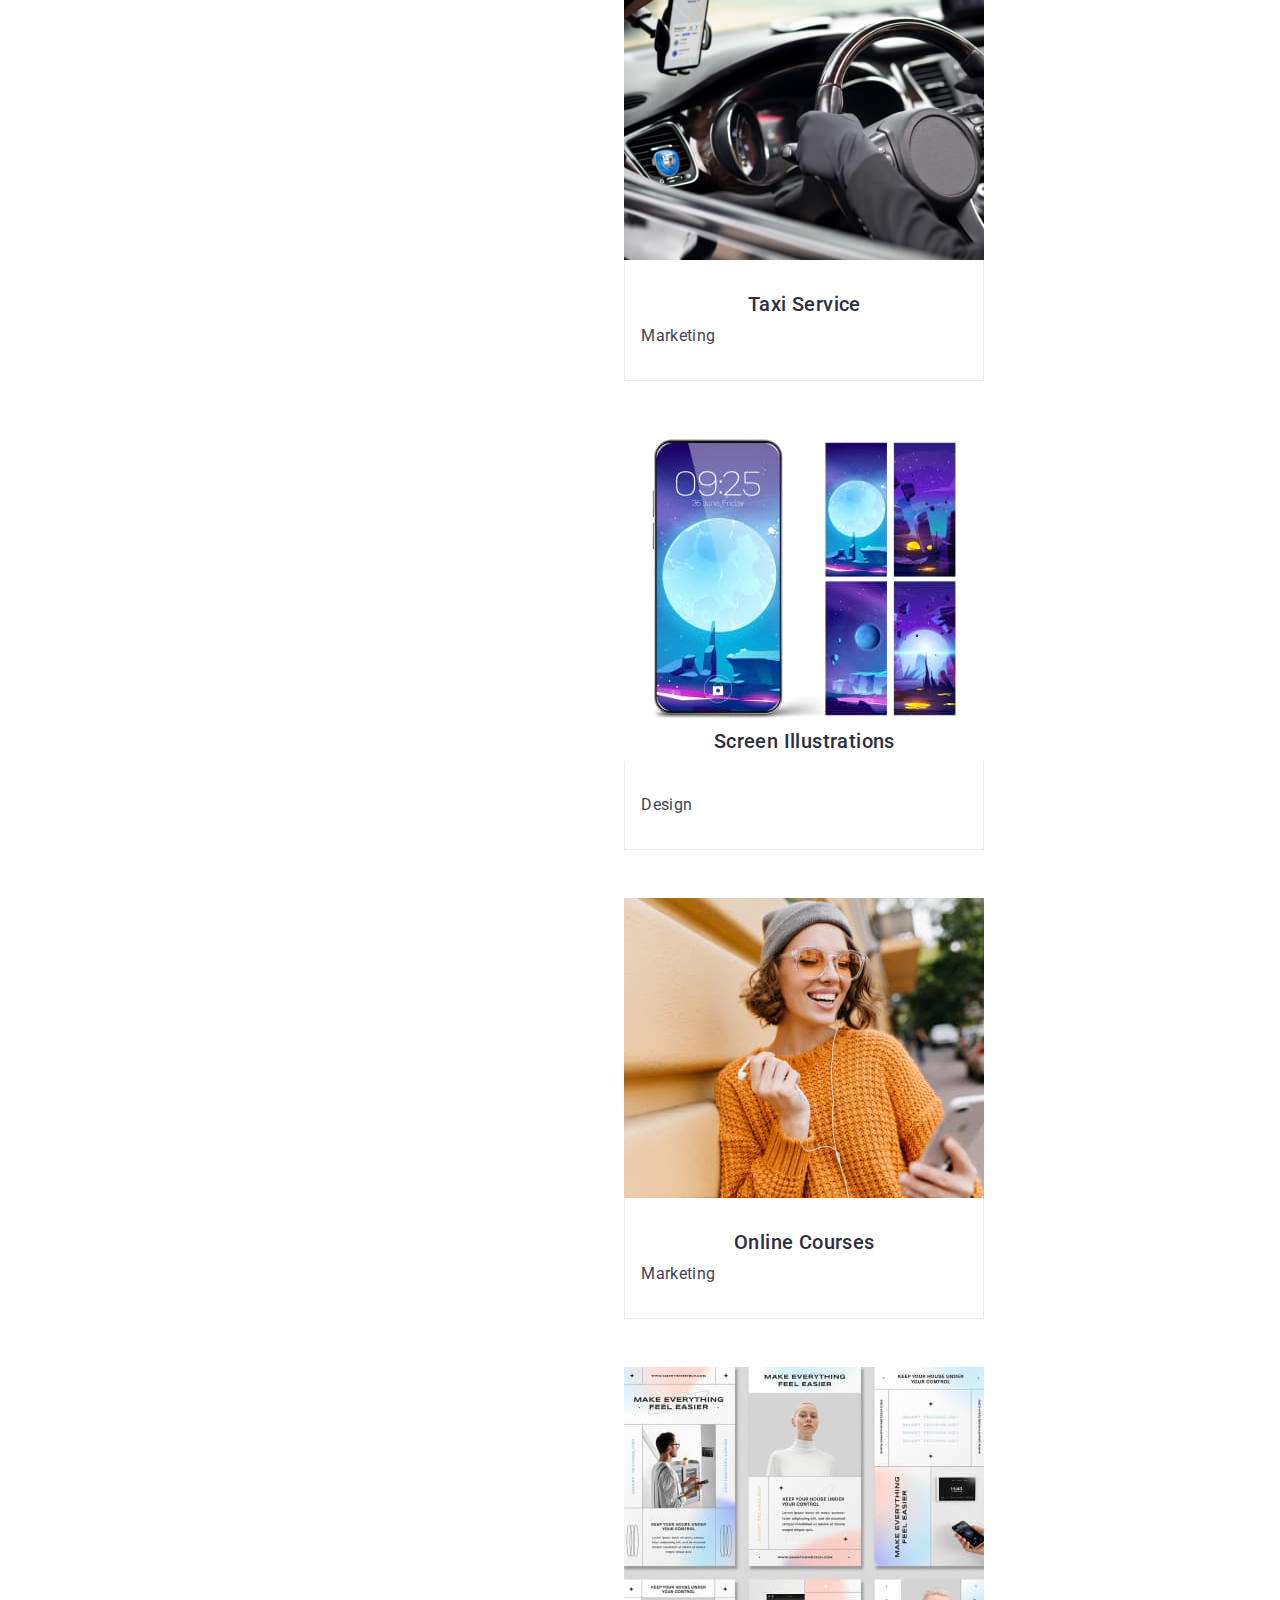
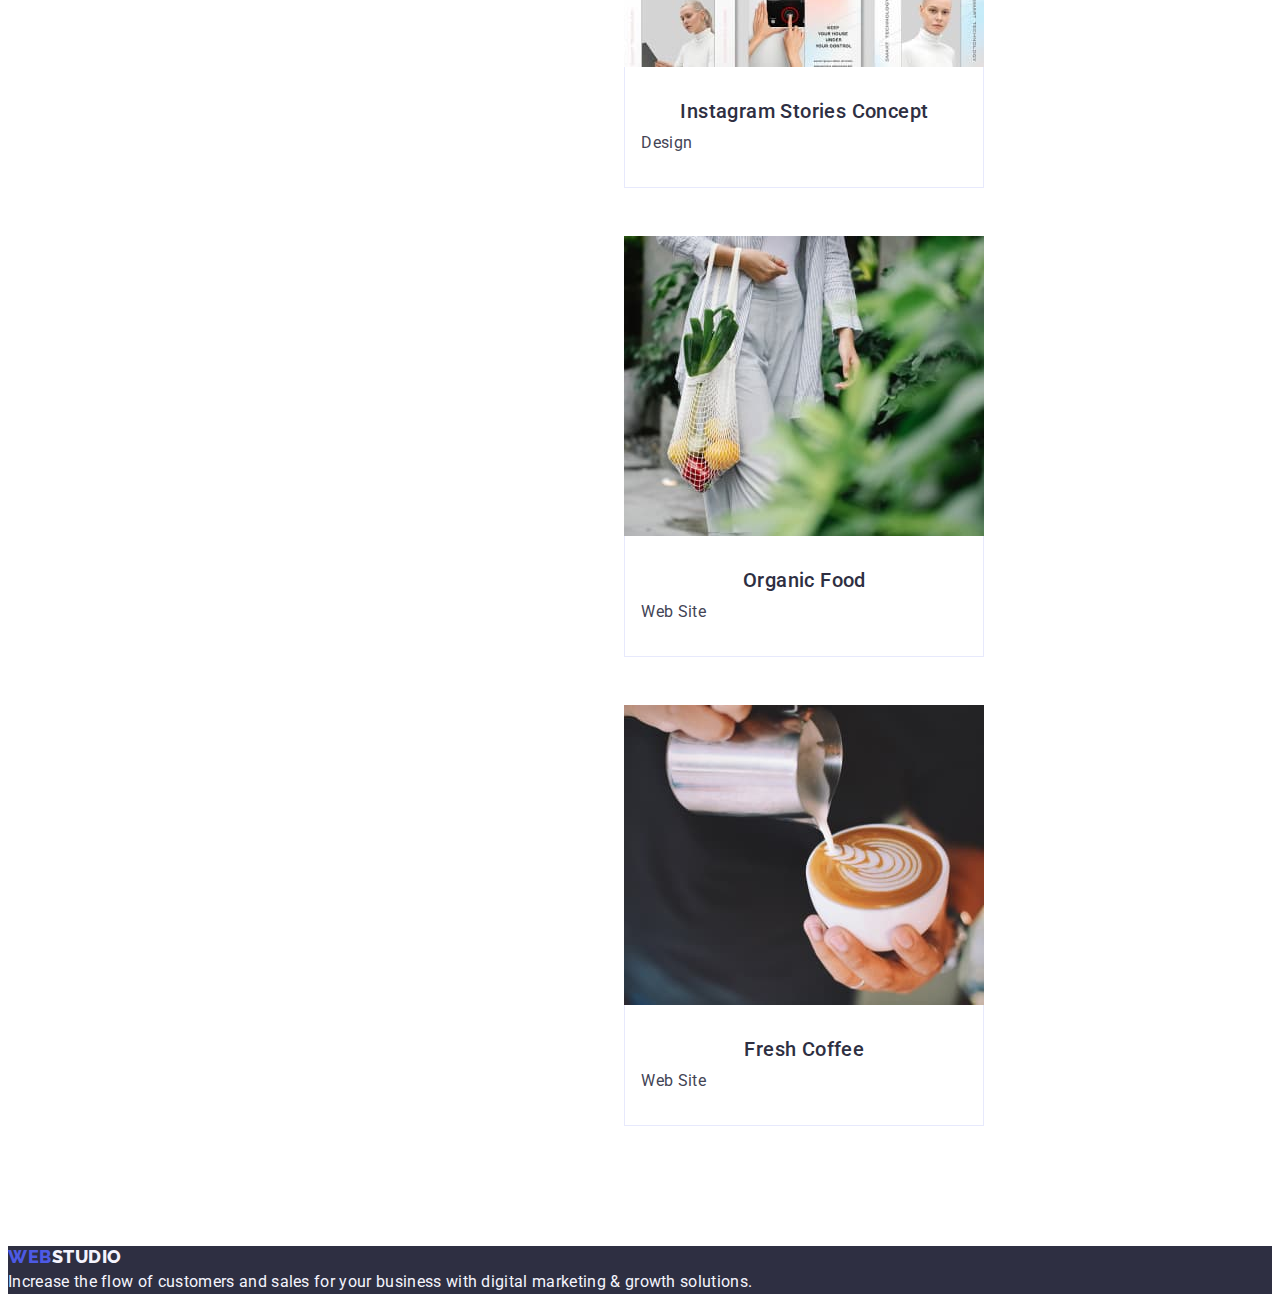
==== commit 34a42f41: "hw-3" ====
--- a/portfolio.html
+++ b/portfolio.html
@@ -75,12 +75,12 @@
         </ul>
 
         <ul class="list-main-two">
-          <li class="meny-main-ttt">
-            <div class="cont">
-            <a class="link"
+          <li class="meny-main-two">
+           
+            <a class="link" 
               ><img src="./images/row1/img1.jpg" alt="banking app" />
               
-              <h2 class="title-main">Banking App Interface Concept</h2>
+              <div class="cont"><h2 class="title-main">Banking App Interface Concept</h2>
           
              <p class="desc-main">App</p></div></a
             >
@@ -88,91 +88,91 @@
           </li>
 
           <li class="meny-main-two">
-         <div class="cont">
+        
             <a class="link"
-              ><img src="./images/row1/img2.jpg" alt="Cashless Payment" />
+              > <img src="./images/row1/img2.jpg" alt="Cashless Payment" />
 
-              <h2 class="title-main">Cashless Payment</h2>
+              <div class="cont"><h2 class="title-main">Cashless Payment</h2>
               <p class="desc-main">Marketing</p></div></a
             >
   
           </li>
 
           <li class="meny-main-two">
-         <div class="cont">
+         
             <a class="link"
               ><img src="./images/row1/img3.jpg" alt="Meditation App" />
  
-              <h2 class="title-main">Meditation App</h2>
+              <div class="cont"><h2 class="title-main">Meditation App</h2>
               <p class="desc-main">App</p> </div></a
             >
 
           </li>
 
           <li class="lmeny-main-two">
-          <div class="cont">
+          
             <a class="link"
               ><img src="./images/row2/img1.jpg" alt="Taxi Service" />
   
-              <h2 class="title-main">Taxi Service</h2>
+              <div class="cont"><h2 class="title-main">Taxi Service</h2>
               <p class="desc-main">Marketing</p></div></a
             >
 
           </li>
 
           <li class="meny-main-two">
-         <div class="cont">
+         
             <a class="link"
               ><img src="./images/row2/img2.jpg" alt="Screen Illustrations" />
                  
               <h2 class="title-main">Screen Illustrations</h2>
-              <p class="desc-main">Design</p> </div></a
+              <div class="cont"><p class="desc-main">Design</p> </div></a
             >
            
           </li>
 
           <li class="meny-main-two">
-           <div class="cont">
+           
             <a class="link"
               ><img src="./images/row2/img3.jpg" alt="Online Courses" />
                
-              <h2 class="title-main">Online Courses</h2>
+              <div class="cont"><h2 class="title-main">Online Courses</h2>
               <p class="desc-main">Marketing</p></div> </a
             >
            
           </li>
 
           <li class="meny-main-two">
-            <div class="cont">
+            
             <a class="link"
               ><img
                 src="./images/row3/img1.jpg"
                 alt="Instagram Stories Concept"
               />
               
-              <h2 class="title-main">Instagram Stories Concept</h2>
+              <div class="cont"><h2 class="title-main">Instagram Stories Concept</h2>
               <p class="desc-main">Design</p></div></a
             >
             
           </li>
 
           <li class="meny-main-two">
-           <div class="cont">
+          
             <a class="link"
-              ><img src="./images/row3/img2.jpg" alt="Organic Food" />
+              > <img src="./images/row3/img2.jpg" alt="Organic Food" />
                
-              <h2 class="title-main">Organic Food</h2>
+              <div class="cont"><h2 class="title-main">Organic Food</h2>
               <p class="desc-main">Web Site</p></div></a
             >
             
           </li>
 
           <li class="meny-main-two">
-           <div class="cont">
+           
             <a class="link"
               ><img src="./images/row3/img3.jpg" alt="Fresh Coffee" />
                
-              <h2 class="title-main">Fresh Coffee</h2>
+              <div class="cont"><h2 class="title-main">Fresh Coffee</h2>
               <p class="desc-main">Web Site</p></div></a
             >
             
--- a/css/styles.css
+++ b/css/styles.css
@@ -397,8 +397,8 @@
 row-gap: 48px;
 
 }
-.meny-main-ttt{
-  width: calc((100%-48px ) /3);
+.meny-main-two{
+  width: calc ( (100%-48px ) /3);
 }
 .cont{
   padding: 32px 16px;
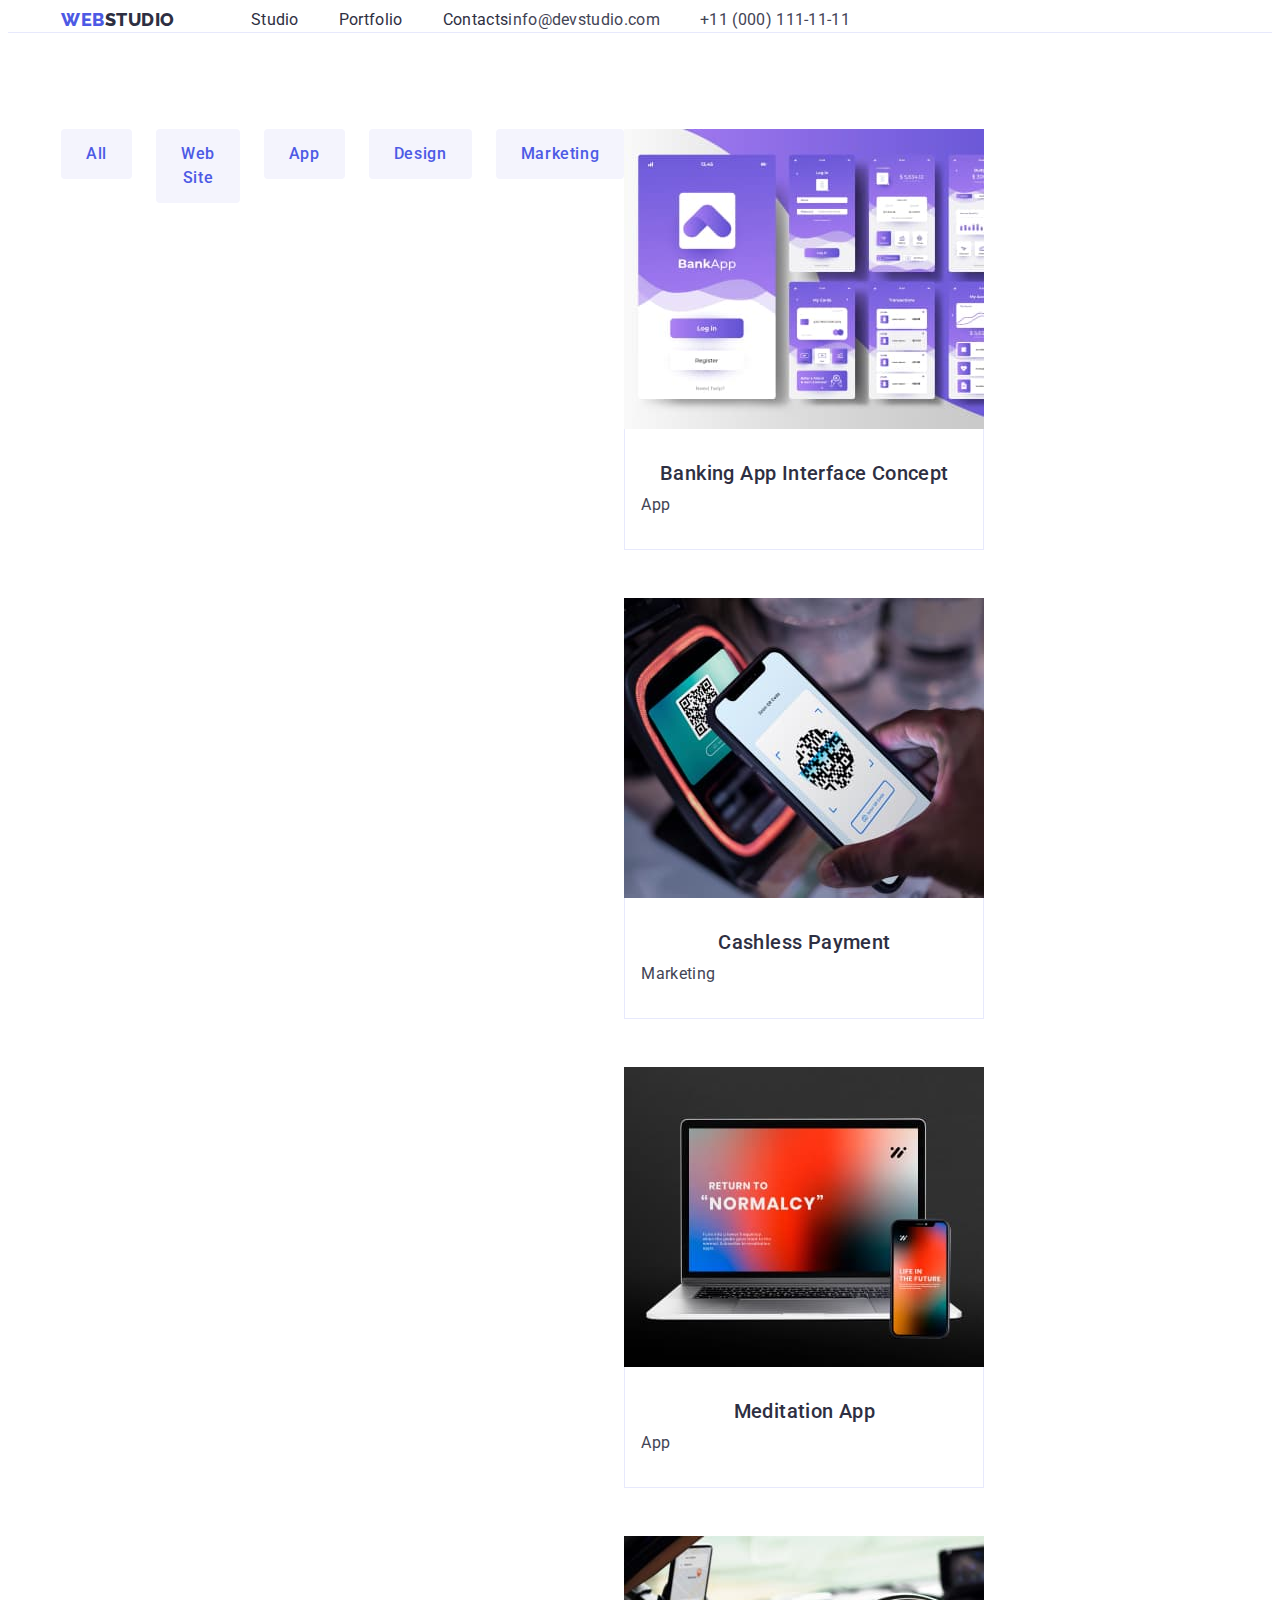
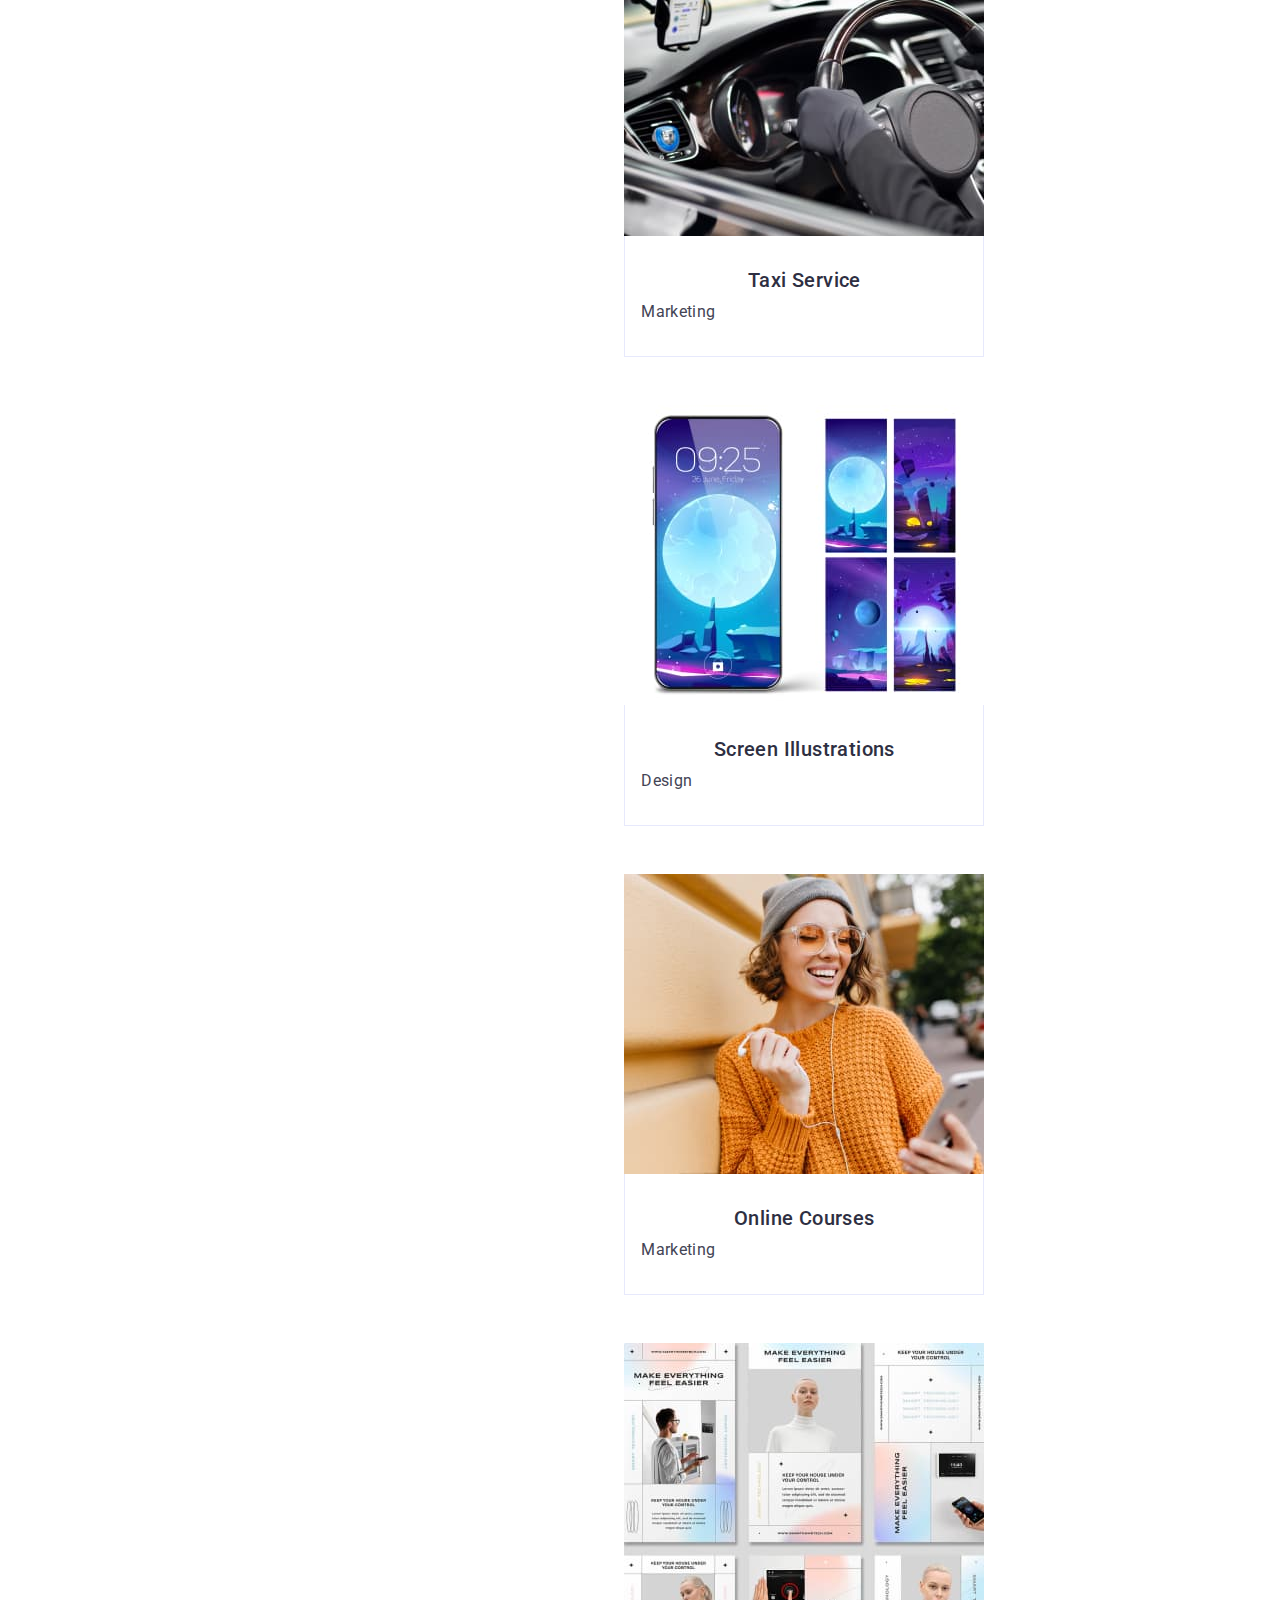
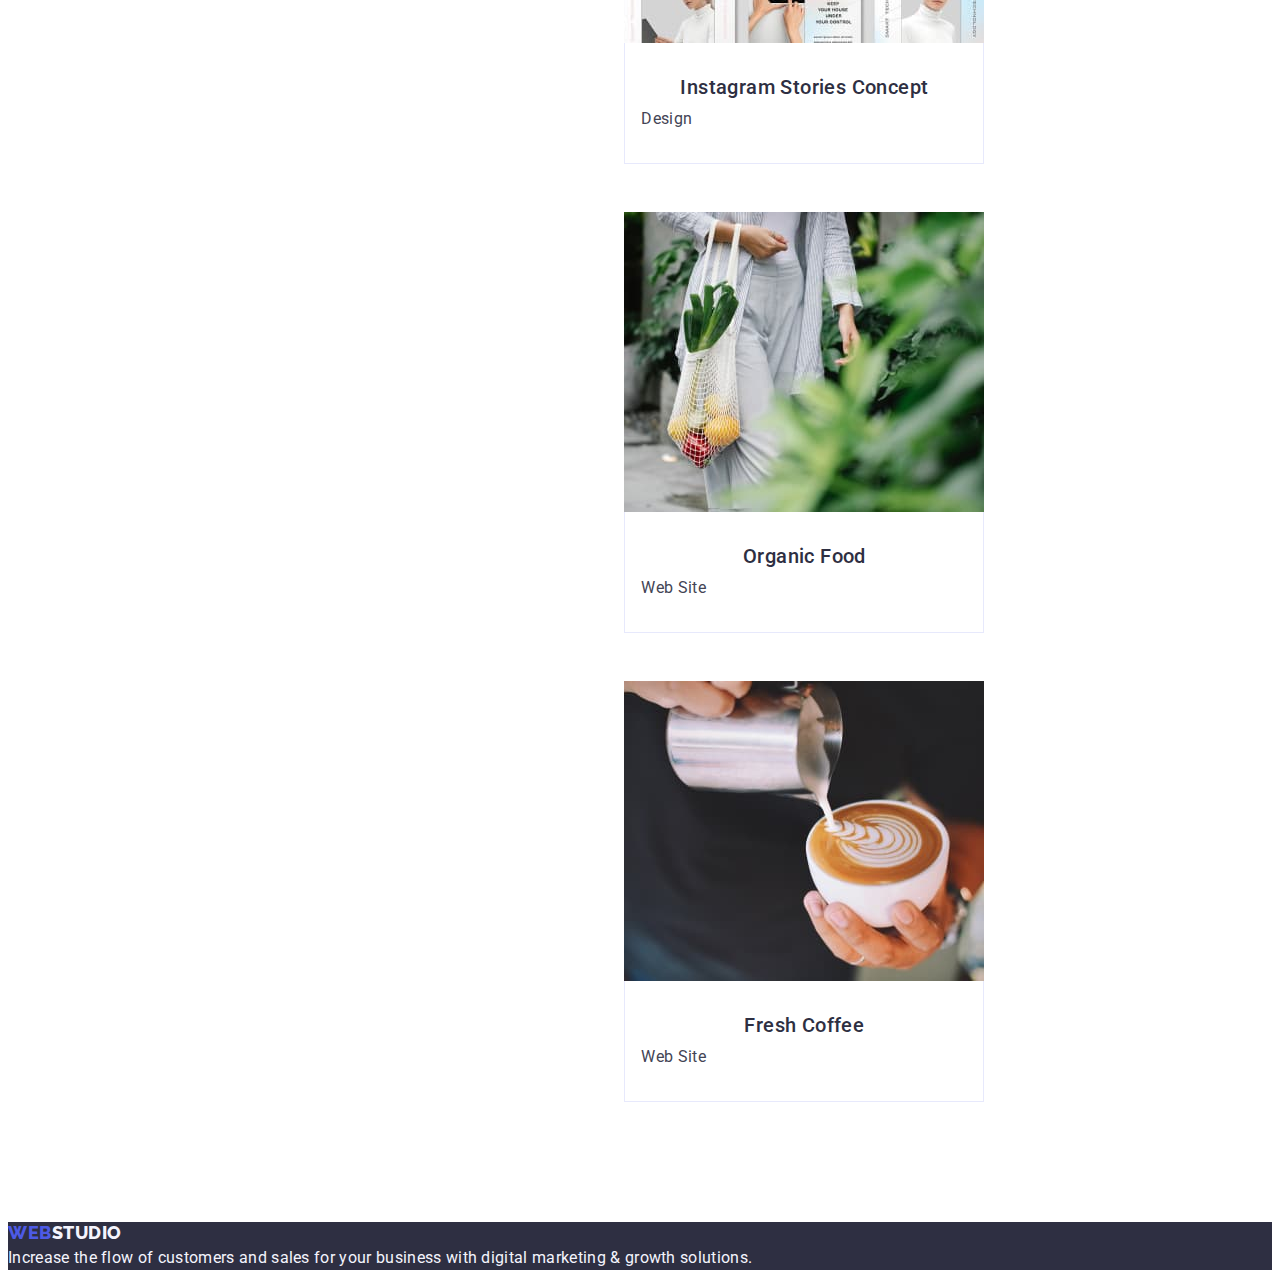
==== commit 8e4375c9: "hw-3" ====
--- a/portfolio.html
+++ b/portfolio.html
@@ -125,8 +125,8 @@
             <a class="link"
               ><img src="./images/row2/img2.jpg" alt="Screen Illustrations" />
                  
-              <h2 class="title-main">Screen Illustrations</h2>
-              <div class="cont"><p class="desc-main">Design</p> </div></a
+              <div class="cont"><h2 class="title-main">Screen Illustrations</h2>
+              <p class="desc-main">Design</p></div> </a
             >
            
           </li>
--- a/css/styles.css
+++ b/css/styles.css
@@ -209,7 +209,7 @@
   color: var(--color-navy-blue-modal);
   margin-bottom: 72px;
 }
-.menu-sec-thre{
+.meny-sec-thre{
    display: flex;
    gap: 24px; 
  } 
@@ -286,10 +286,11 @@
   text-transform: uppercase;
   background-color: var(--color-navy-blue);
   color: var(--color-iris);
-display: inline-block;
-  margin-bottom: 16px;
-}
-
+  }
+.futer-logo{
+ display:inline-block;
+ margin-bottom: 16px;
+}
   .stu-dio {
   color: var(--color-cloud);
 }
@@ -308,6 +309,7 @@
   width: 1158px;
   margin: 0 auto;
   padding: 0 15px;
+  display: flex;
 }
 .port-header{
   border-bottom: 1px solid #e7e9fc;
@@ -322,7 +324,7 @@
 }
 .meny-port-header{
   display: flex;
-
+  gap: 40px; 
 }
 .link {
   text-decoration: none;
@@ -336,6 +338,12 @@
 .contact {
   color: var(--color-slate);
   text-decoration: none;
+  
+}
+.meny-head-two{
+  display: flex;
+  gap: 40px; 
+  
 }
 /**
   |============================
@@ -364,7 +372,7 @@
 
 .btn{
   padding: 12px 24px;
-  border: 1px solid var(--color-cornflower);
+  border: 1px solid var(--#e7e9fc);
   border: 1px solid transparent;
   border-radius: 4px;
 }
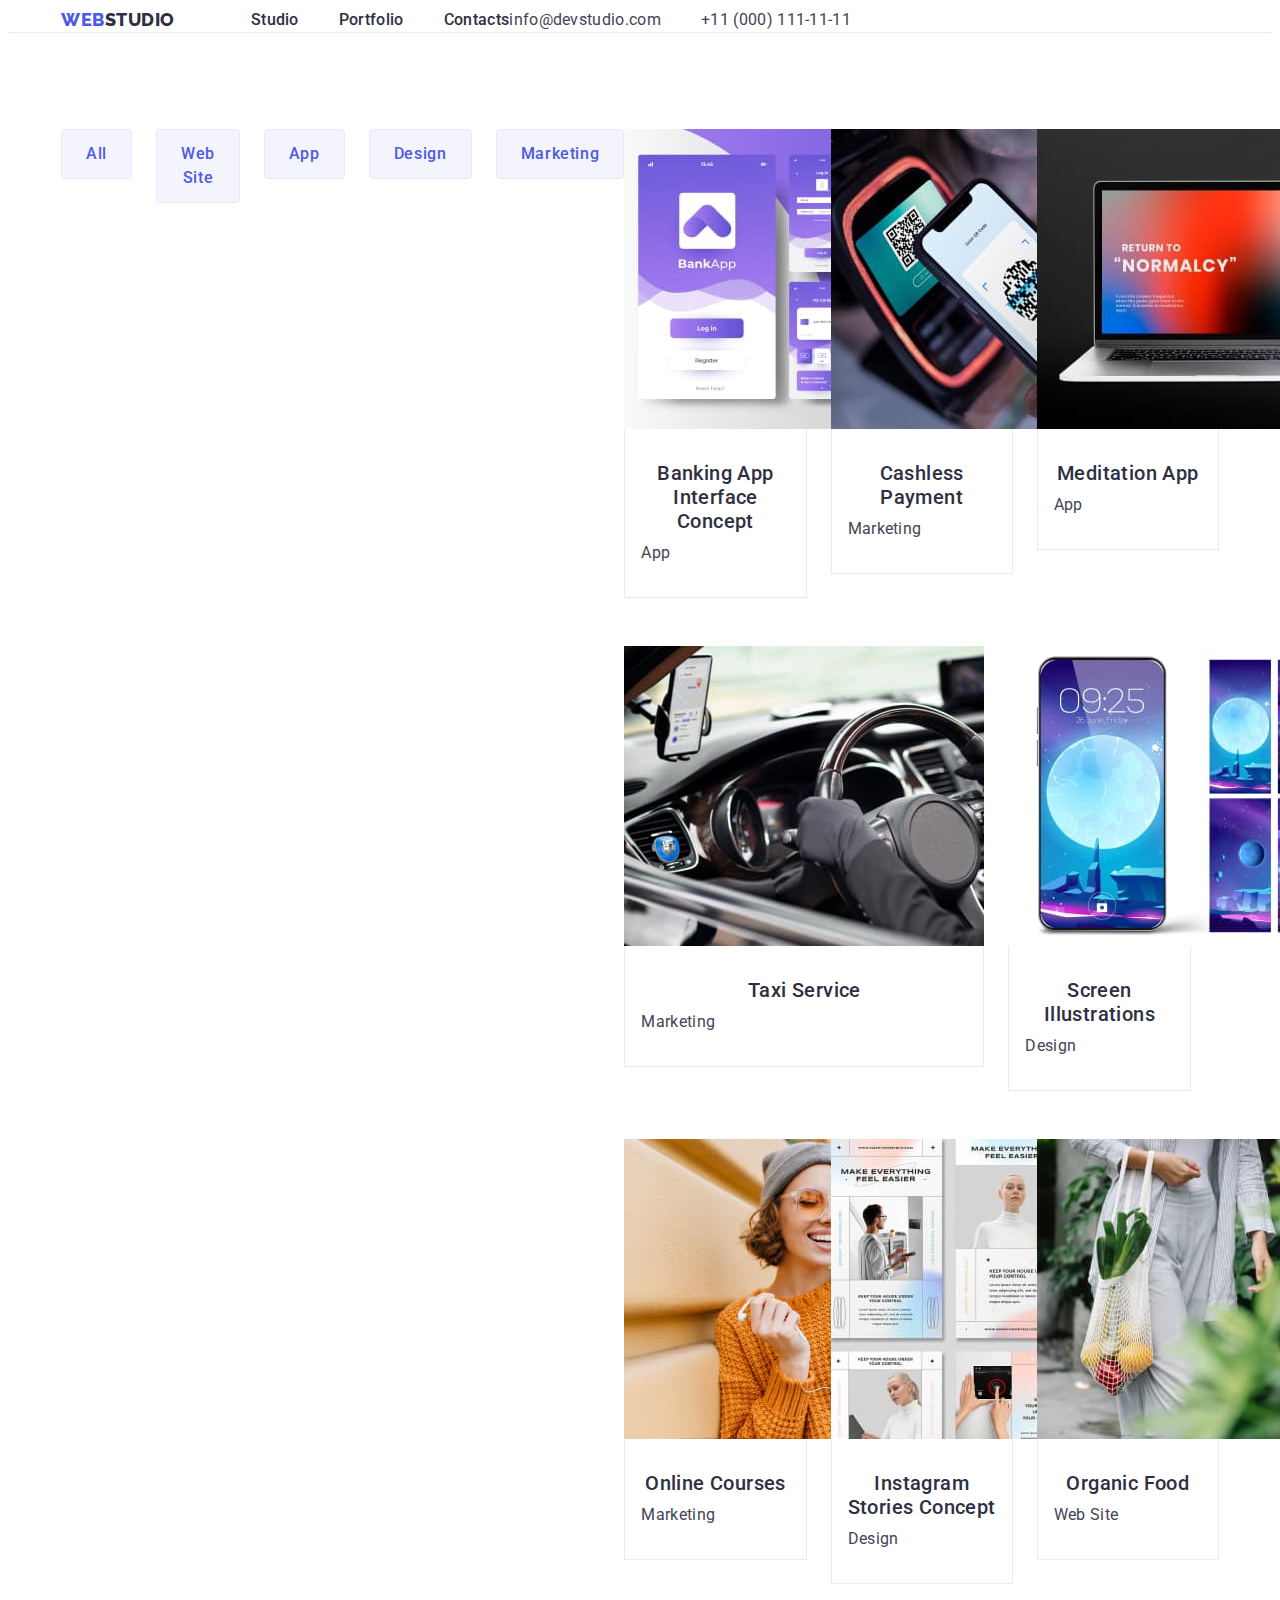
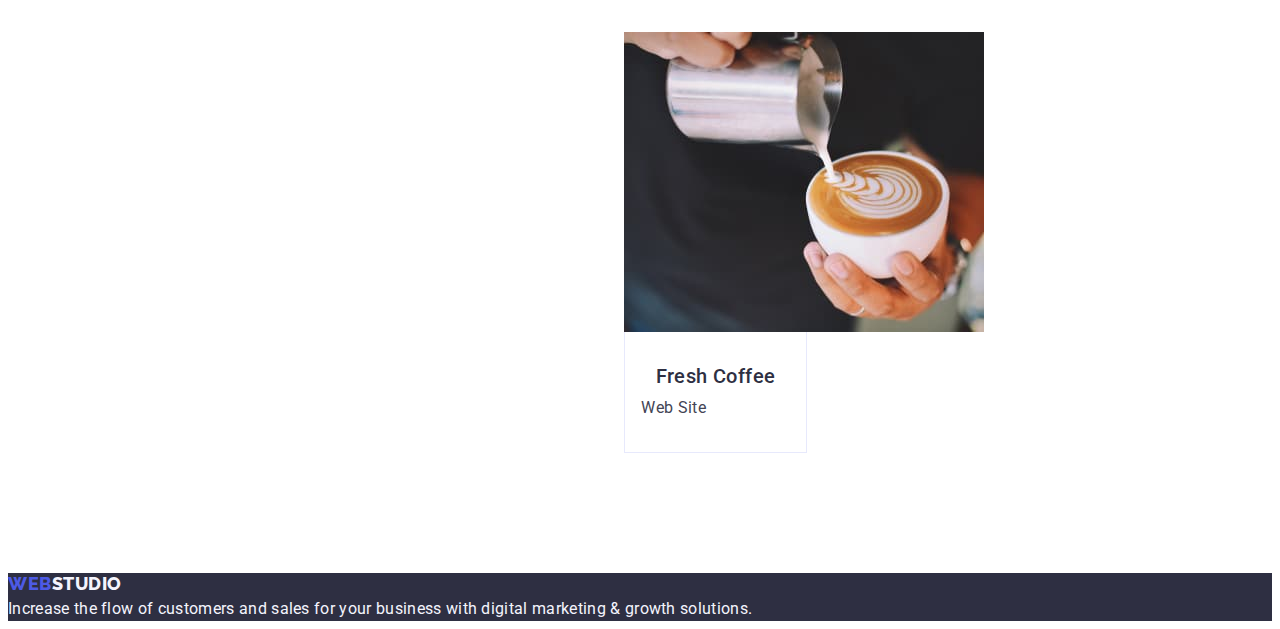
==== commit 91306d79: "hw-3" ====
--- a/portfolio.html
+++ b/portfolio.html
@@ -16,7 +16,6 @@
   </head>
   <body class="body">
     <!--portfolio-header-->
-    <section class="header-port-section">
     <header class="port-header">
       <div class="container">
       <nav class="nav-portfolio">
@@ -49,7 +48,7 @@
       </address>
 </div>
     </header>
-</section>
+
 
     <!--Main-->
     <main class="main">
--- a/css/styles.css
+++ b/css/styles.css
@@ -76,11 +76,15 @@
   line-height: 1.17;
   text-transform: uppercase;
   color: var(--color-iris);
+  
+}
+.logotype{
   margin-right: 76px;
 }
 .studio {
   color: var(--color-grey);
 }
+
 .meny-header {
   display: flex;
   gap: 40px; 
@@ -91,7 +95,9 @@
 gap: 40px; 
 }
 
-
+.link-one{
+  font-weight: 500;
+}
 
 .link-one {
   padding: 24px 0;
@@ -103,6 +109,9 @@
 .link-one:hover,
 .link-one:focus {
   color: var(--color-ocean);
+}
+.adres {
+  font-style: normal;
 }
 
 .contact {
@@ -157,9 +166,6 @@
 .section-one-btn:focus {
   background-color: var(--color-ocean);
 }
-.section-one-btn {
-  cursor: pointer;
-}
 
 /**
   |============================
@@ -240,8 +246,14 @@
   color: var(--color-navy-blue-modal);
  margin-bottom: 8px;
 }
-.title-four-one{
-   margin-bottom: 72px;
+.title-four-one {
+  font-size: 36px;
+  line-height: 1.11;
+  text-align: center;
+  font-weight: 500;
+  letter-spacing: 0.02em;
+  text-transform: capitalize;
+  color: var(--color-navy-blue-modal);
 }
 .meny-sec-four {
   background-color: var(--color-white);
@@ -305,12 +317,7 @@
   | portfolio-header
   |============================
 */
-.container{
-  width: 1158px;
-  margin: 0 auto;
-  padding: 0 15px;
-  display: flex;
-}
+
 .port-header{
   border-bottom: 1px solid #e7e9fc;
 }
@@ -343,6 +350,7 @@
 .meny-head-two{
   display: flex;
   gap: 40px; 
+  
   
 }
 /**
@@ -359,8 +367,8 @@
 gap: 24px; 
 margin-bottom: 72px;
 justify-content: center;
-width: calc((100%-48px ) /3);
-}
+}
+
 
 
 
@@ -372,8 +380,7 @@
 
 .btn{
   padding: 12px 24px;
-  border: 1px solid var(--#e7e9fc);
-  border: 1px solid transparent;
+  border: 1px solid #e7e9fc;
   border-radius: 4px;
 }
 
@@ -405,8 +412,8 @@
 row-gap: 48px;
 
 }
-.meny-main-two{
-  width: calc ( (100%-48px ) /3);
+.meny-main-two {
+  width: calc((100% - 48px) / 3);
 }
 .cont{
   padding: 32px 16px;
